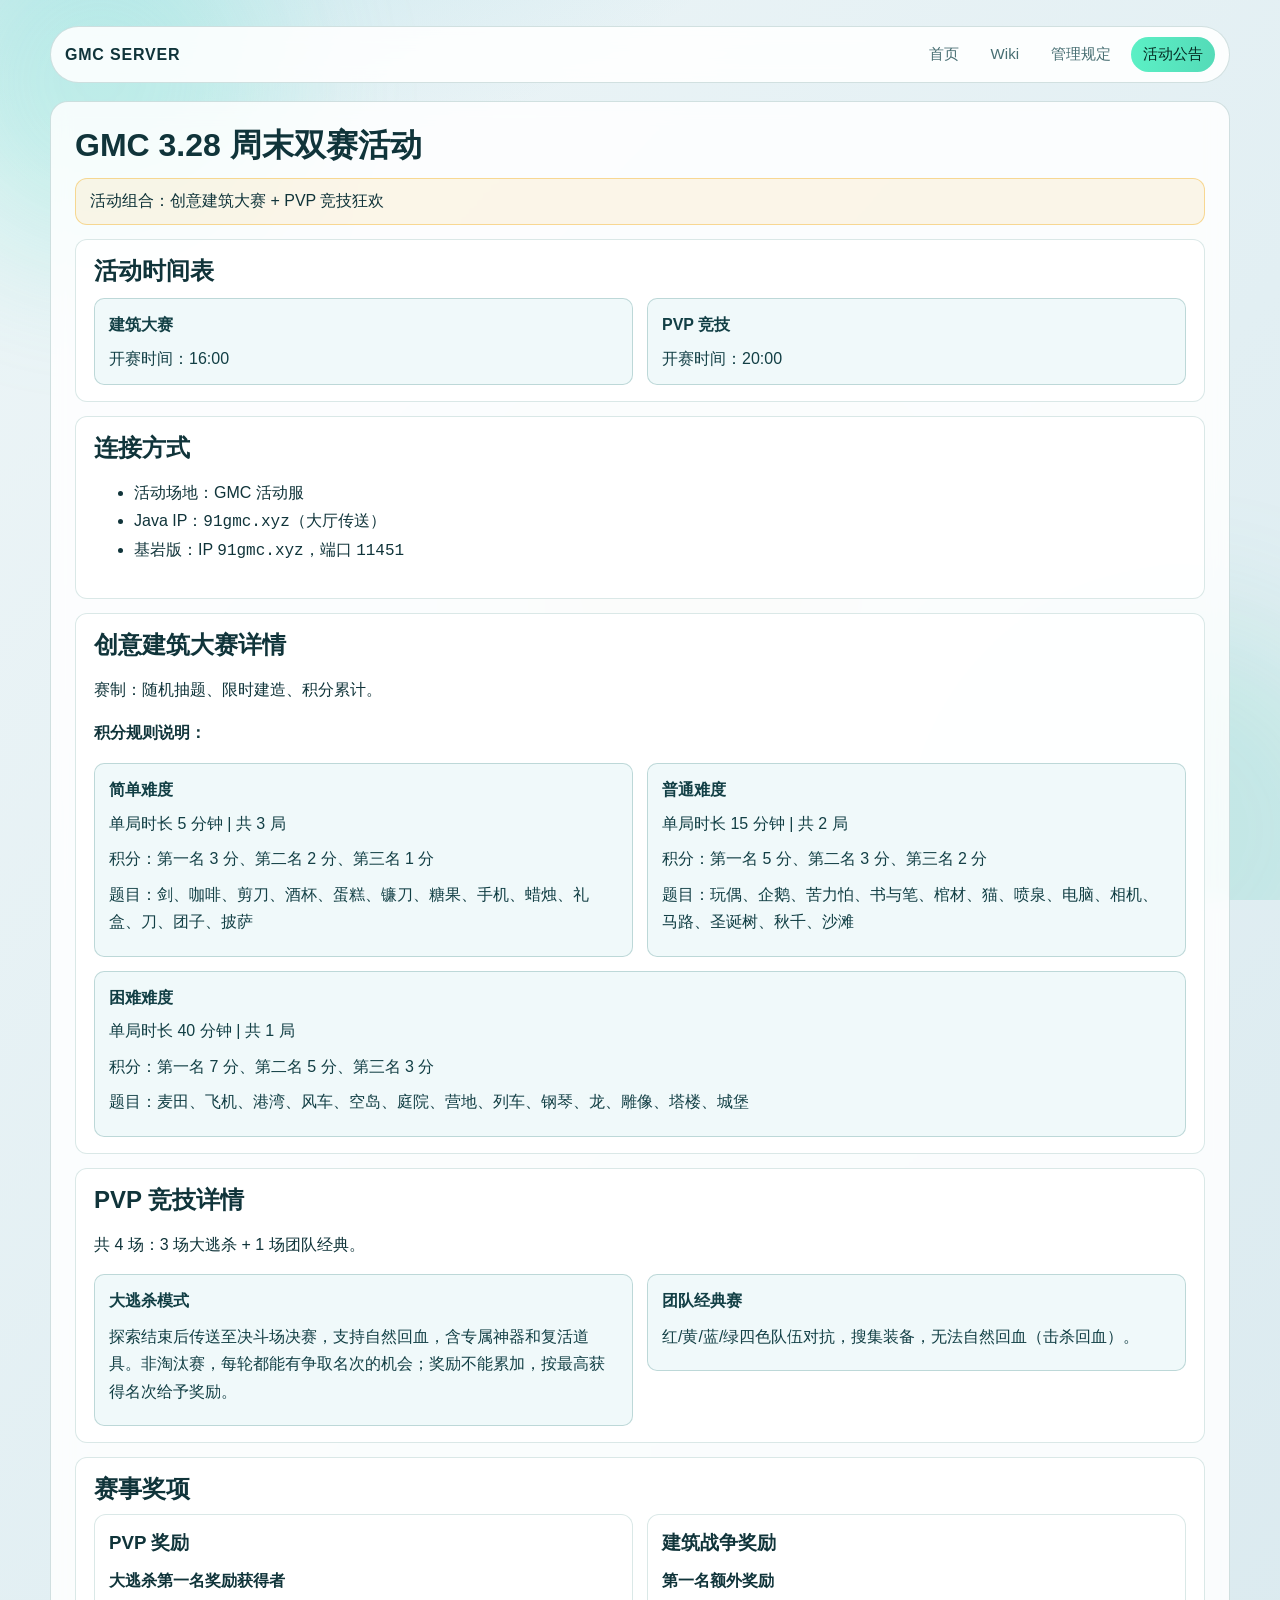
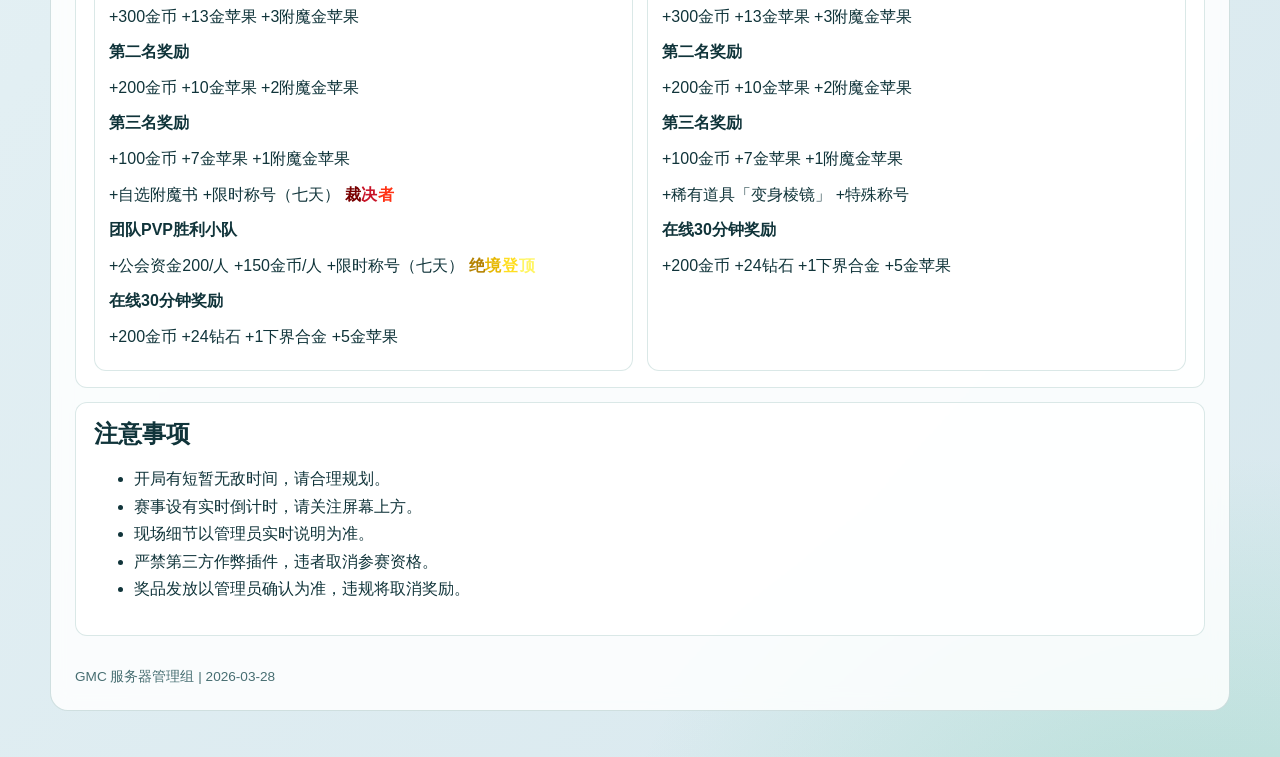
==== actives.html @ bf04af7f "chore: save user edits to actives.html" ====
<!DOCTYPE html>
<html lang="zh-CN">
<head>
  <meta charset="UTF-8" />
  <meta name="viewport" content="width=device-width, initial-scale=1.0" />
  <title>GMC 周末活动公告</title>
  <link rel="stylesheet" href="./assets/site.css" />
  <style>
    .event-grid {
      display: grid;
      grid-template-columns: repeat(2, minmax(0, 1fr));
      gap: 14px;
      margin-top: 12px;
      align-items: start;
    }

    .activity-main {
      display: grid;
      gap: 14px;
    }

    .activity-main h1 {
      margin: 0;
      line-height: 1.2;
    }

    .activity-main .gold-box {
      margin: 0;
    }

    .activity-main .section-card {
      margin: 0;
      padding: 16px 18px;
    }

    .activity-main .section-card h2 {
      margin-top: 0;
      margin-bottom: 10px;
      line-height: 1.25;
    }

    .activity-main .section-card p,
    .activity-main .section-card li,
    .activity-main .section-card div {
      line-height: 1.72;
    }

    .event-pill {
      border: 1px solid var(--section-line);
      border-radius: 10px;
      padding: 12px 14px;
      background: var(--surface-strong);
      color: var(--text);
      min-width: 0;
    }

    @media (prefers-color-scheme: light) {
      .event-pill {
        background: rgba(240, 249, 250, 0.96);
        border-color: rgba(72, 138, 135, 0.3);
        color: #123f45;
      }

      .event-pill h4,
      .event-pill div,
      .event-pill p {
        color: #123f45;
      }
    }

    .event-pill h4 {
      margin: 0 0 6px;
    }

    .event-pill p {
      margin: 8px 0;
      line-height: 1.6;
    }

    .event-pill.full-row {
      grid-column: 1 / -1;
    }

    .colored-title {
      font-weight: 800;
      letter-spacing: 0.04em;
    }

    .reward-grid {
      display: grid;
      grid-template-columns: repeat(2, minmax(0, 1fr));
      gap: 14px;
      margin-top: 8px;
    }

    .reward-card {
      border: 1px solid var(--section-line);
      border-radius: 12px;
      background: var(--surface-strong);
      padding: 12px 14px;
    }

    .reward-card h3,
    .reward-card h4 {
      margin: 0 0 8px;
    }

    .reward-card p {
      margin: 8px 0;
    }

    @media (max-width: 900px) {
      .event-grid {
        grid-template-columns: 1fr;
      }

      .reward-grid {
        grid-template-columns: 1fr;
      }

      .event-pill.full-row {
        grid-column: auto;
      }
    }

    @media (max-width: 640px) {
      main.content {
        padding: 14px;
      }

      .activity-main {
        gap: 12px;
      }

      .section-card {
        padding: 12px;
      }

      .section-card h2 {
        font-size: 1.2rem;
        margin: 0 0 10px;
      }

      .event-pill {
        padding: 10px;
      }

      .reward-card {
        padding: 10px;
      }

      .event-pill h4 {
        font-size: 1.05rem;
      }

      .event-pill p,
      .event-pill div,
      .section-card li {
        font-size: 0.97rem;
        line-height: 1.65;
      }

      .section-card ul,
      .section-card ol {
        margin: 10px 0;
        padding-left: 18px;
      }
    }
  </style>
</head>
<body>
  <div class="orb-layer" aria-hidden="true">
    <div class="orb orb-a"></div>
    <div class="orb orb-b"></div>
    <div class="orb orb-c"></div>
  </div>

  <div class="site-shell">
    <nav class="top-nav">
      <a class="brand" href="index.html">GMC SERVER</a>
      <div class="nav-links">
        <a href="index.html">首页</a>
        <a href="wiki.html">Wiki</a>
        <a href="rules.html">管理规定</a>
        <a class="active" href="actives.html">活动公告</a>
      </div>
    </nav>

    <main class="content panel reveal activity-main" style="margin-top: 18px;">
      <h1>GMC 3.28 周末双赛活动</h1>
      <div class="gold-box">活动组合：创意建筑大赛 + PVP 竞技狂欢</div>

      <section class="section-card">
        <h2>活动时间表</h2>
        <div class="event-grid">
          <div class="event-pill">
            <h4>建筑大赛</h4>
            <div>开赛时间：16:00</div>
          </div>
          <div class="event-pill">
            <h4>PVP 竞技</h4>
            <div>开赛时间：20:00</div>
          </div>
        </div>
      </section>

      <section class="section-card">
        <h2>连接方式</h2>
        <ul>
          <li>活动场地：GMC 活动服</li>
          <li>Java IP：<span class="mono">91gmc.xyz</span>（大厅传送）</li>
          <li>基岩版：IP <span class="mono">91gmc.xyz</span>，端口 <span class="mono">11451</span></li>
        </ul>
      </section>

      <section class="section-card">
        <h2>创意建筑大赛详情</h2>
        <p>赛制：随机抽题、限时建造、积分累计。</p>
        <p><strong>积分规则说明：</strong></p>
        <div class="event-grid">
          <div class="event-pill">
            <h4>简单难度</h4>
            <div>单局时长 5 分钟 | 共 3 局</div>
            <p>积分：第一名 3 分、第二名 2 分、第三名 1 分</p>
            <p>题目：剑、咖啡、剪刀、酒杯、蛋糕、镰刀、糖果、手机、蜡烛、礼盒、刀、团子、披萨</p>
          </div>
          <div class="event-pill">
            <h4>普通难度</h4>
            <div>单局时长 15 分钟 | 共 2 局</div>
            <p>积分：第一名 5 分、第二名 3 分、第三名 2 分</p>
            <p>题目：玩偶、企鹅、苦力怕、书与笔、棺材、猫、喷泉、电脑、相机、马路、圣诞树、秋千、沙滩</p>
          </div>
          <div class="event-pill full-row">
            <h4>困难难度</h4>
            <div>单局时长 40 分钟 | 共 1 局</div>
            <p>积分：第一名 7 分、第二名 5 分、第三名 3 分</p>
            <p>题目：麦田、飞机、港湾、风车、空岛、庭院、营地、列车、钢琴、龙、雕像、塔楼、城堡</p>
          </div>
        </div>
      </section>

      <section class="section-card">
        <h2>PVP 竞技详情</h2>
        <p>共 4 场：3 场大逃杀 + 1 场团队经典。</p>
        <div class="event-grid">
          <div class="event-pill">
            <h4>大逃杀模式</h4>
            <p>探索结束后传送至决斗场决赛，支持自然回血，含专属神器和复活道具。非淘汰赛，每轮都能有争取名次的机会；奖励不能累加，按最高获得名次给予奖励。</p>
          </div>
          <div class="event-pill">
            <h4>团队经典赛</h4>
            <p>红/黄/蓝/绿四色队伍对抗，搜集装备，无法自然回血（击杀回血）。</p>
          </div>
        </div>
      </section>

      <section class="section-card">
        <h2>赛事奖项</h2>
        <div class="reward-grid">
          <div class="reward-card">
            <h3>PVP 奖励</h3>
            <h4>大逃杀第一名奖励获得者</h4>
            <p>+300金币 +13金苹果 +3附魔金苹果</p>
            <h4>第二名奖励</h4>
            <p>+200金币 +10金苹果 +2附魔金苹果</p>
            <h4>第三名奖励</h4>
            <p>+100金币 +7金苹果 +1附魔金苹果</p>
            <p>+自选附魔书 +限时称号（七天）
              <span class="colored-title">
                <span style="color:#780000;">裁</span><span style="color:#c81428;">决</span><span style="color:#ff3214;">者</span>
              </span>
            </p>
            <h4>团队PVP胜利小队</h4>
            <p>+公会资金200/人 +150金币/人 +限时称号（七天）
              <span class="colored-title">
                <span style="color:#b48200;">绝</span><span style="color:#e6b700;">境</span><span style="color:#ffde21;">登</span><span style="color:#fff564;">顶</span>
              </span>
            </p>
            <h4>在线30分钟奖励</h4>
            <p>+200金币 +24钻石 +1下界合金 +5金苹果</p>
          </div>
          <div class="reward-card">
            <h3>建筑战争奖励</h3>
            <h4>第一名额外奖励</h4>
            <p>+300金币 +13金苹果 +3附魔金苹果</p>
            <h4>第二名奖励</h4>
            <p>+200金币 +10金苹果 +2附魔金苹果</p>
            <h4>第三名奖励</h4>
            <p>+100金币 +7金苹果 +1附魔金苹果</p>
            <p>+稀有道具「变身棱镜」 +特殊称号</p>
            <h4>在线30分钟奖励</h4>
            <p>+200金币 +24钻石 +1下界合金 +5金苹果</p>
          </div>
        </div>
      </section>

      <section class="section-card">
        <h2>注意事项</h2>
        <ul>
          <li>开局有短暂无敌时间，请合理规划。</li>
          <li>赛事设有实时倒计时，请关注屏幕上方。</li>
          <li>现场细节以管理员实时说明为准。</li>
          <li>严禁第三方作弊插件，违者取消参赛资格。</li>
          <li>奖品发放以管理员确认为准，违规将取消奖励。</li>
        </ul>
      </section>

      <p class="footer">GMC 服务器管理组 | 2026-03-28</p>
    </main>
  </div>

  <div id="toast" class="toast" role="status" aria-live="polite" hidden></div>
  <script src="./assets/site.js"></script>
</body>
</html>
---- assets/site.css ----
:root {
	color-scheme: dark;
	--bg: #0b151a;
	--bg-2: #11252e;
	--bg-3: #183642;
	--surface: rgba(14, 32, 39, 0.78);
	--surface-strong: rgba(8, 24, 30, 0.9);
	--nav-bg: rgba(10, 28, 34, 0.66);
	--line: rgba(130, 198, 186, 0.28);
	--line-strong: rgba(130, 243, 218, 0.52);
	--text: #dcf0ea;
	--text-dim: #97b7b0;
	--shadow-strong: rgba(2, 12, 16, 0.45);
	--shadow-soft: rgba(2, 12, 16, 0.35);
	--brand: #35c9a8;
	--brand-deep: #1ea489;
	--warn: #f04f5f;
	--gold: #f6b93c;
	--toc-active-bg: rgba(100, 242, 205, 0.08);
	--toc-active-text: #d7fff4;
	--toc-active-border: #72f2ce;
	--mobile-toc-bg: rgba(10, 28, 34, 0.9);
	--mobile-toc-hover-bg: rgba(100, 242, 205, 0.1);
	--mobile-toc-summary-text: #c5f6ea;
	--section-bg: rgba(9, 33, 39, 0.8);
	--section-line: rgba(137, 221, 203, 0.2);
	--section-line-hover: rgba(137, 221, 203, 0.38);
	--cmd-bg: rgba(7, 28, 34, 0.92);
	--cmd-line: rgba(134, 219, 201, 0.22);
	--cmd-line-hover: rgba(130, 244, 215, 0.65);
	--cmd-left-text: #8deed3;
	--stat-bg: rgba(6, 27, 34, 0.84);
	--stat-line: rgba(126, 223, 203, 0.28);
	--stat-strong: #b6f6e4;
	--feature-bg: rgba(8, 31, 38, 0.86);
	--feature-line: rgba(137, 221, 203, 0.2);
	--toast-bg: rgba(6, 20, 24, 0.92);
	--toast-line: rgba(102, 220, 190, 0.45);
	--kbd-bg: rgba(14, 40, 49, 0.95);
	--kbd-line: rgba(137, 221, 203, 0.24);
	--kbd-text: #9deed8;
	--backtop-bg: rgba(7, 23, 29, 0.92);
	--backtop-line: rgba(102, 220, 190, 0.5);
	--hot-card-border: rgba(255, 156, 108, 0.45);
	--hot-card-grad-a: rgba(38, 23, 20, 0.58);
	--hot-card-grad-b: rgba(20, 22, 21, 0.86);
	--hot-card-shadow: rgba(255, 110, 60, 0.14);
	--hot-card-border-hover: rgba(255, 176, 132, 0.62);
	--hot-card-shadow-hover: rgba(255, 118, 70, 0.2);
	--hero-text-mobile: #d7fff4;
	--hero-gradient-a: #f2fffb;
	--hero-gradient-b: #a8ebd9;
	--hero-gradient-c: #66d8bb;
	--table-input-bg: rgba(7, 28, 34, 0.92);
	--table-input-line: rgba(130, 198, 186, 0.35);
	--table-wrap-bg: rgba(7, 28, 34, 0.82);
	--table-wrap-line: rgba(130, 198, 186, 0.35);
	--table-cell-line: rgba(130, 198, 186, 0.2);
	--table-head-bg: rgba(9, 37, 46, 0.98);
	--table-head-text: #b9f3e3;
	--table-sticky-bg: rgba(7, 28, 34, 0.98);
	--table-row-hover: rgba(84, 219, 184, 0.08);
	--table-sticky-hover: rgba(15, 56, 68, 0.96);
	--radius: 18px;
	--nav-offset: 12px;
	--nav-height: 72px;
}

@media (prefers-color-scheme: light) {
	:root {
		color-scheme: light;
		--bg: #edf5f7;
		--bg-2: #e2eff3;
		--bg-3: #d8e8ee;
		--surface: rgba(255, 255, 255, 0.84);
		--surface-strong: rgba(255, 255, 255, 0.92);
		--nav-bg: rgba(255, 255, 255, 0.88);
		--line: rgba(54, 120, 117, 0.22);
		--line-strong: rgba(43, 140, 129, 0.5);
		--text: #10343a;
		--text-dim: #476e72;
		--shadow-strong: rgba(31, 78, 87, 0.18);
		--shadow-soft: rgba(31, 78, 87, 0.14);
		--toc-active-bg: rgba(30, 164, 137, 0.18);
		--toc-active-text: #0f4f49;
		--toc-active-border: #1f8f83;
		--mobile-toc-bg: rgba(250, 254, 255, 0.96);
		--mobile-toc-hover-bg: rgba(30, 164, 137, 0.12);
		--mobile-toc-summary-text: #1b5f58;
		--section-bg: rgba(255, 255, 255, 0.86);
		--section-line: rgba(72, 138, 135, 0.2);
		--section-line-hover: rgba(50, 130, 124, 0.36);
		--cmd-bg: rgba(255, 255, 255, 0.96);
		--cmd-line: rgba(72, 138, 135, 0.24);
		--cmd-line-hover: rgba(30, 164, 137, 0.5);
		--cmd-left-text: #1b6d65;
		--stat-bg: rgba(255, 255, 255, 0.95);
		--stat-line: rgba(70, 134, 130, 0.22);
		--stat-strong: #1a6f67;
		--feature-bg: rgba(255, 255, 255, 0.94);
		--feature-line: rgba(72, 138, 135, 0.22);
		--toast-bg: rgba(252, 255, 255, 0.98);
		--toast-line: rgba(51, 151, 141, 0.4);
		--kbd-bg: rgba(241, 249, 250, 0.98);
		--kbd-line: rgba(72, 138, 135, 0.26);
		--kbd-text: #246c65;
		--backtop-bg: rgba(250, 255, 255, 0.95);
		--backtop-line: rgba(51, 151, 141, 0.45);
		--hot-card-border: rgba(229, 128, 85, 0.45);
		--hot-card-grad-a: rgba(255, 238, 223, 0.92);
		--hot-card-grad-b: rgba(255, 247, 237, 0.92);
		--hot-card-shadow: rgba(216, 129, 92, 0.16);
		--hot-card-border-hover: rgba(216, 115, 75, 0.58);
		--hot-card-shadow-hover: rgba(216, 115, 75, 0.22);
		--hero-text-mobile: #18464c;
		--hero-gradient-a: #184e56;
		--hero-gradient-b: #2d7a72;
		--hero-gradient-c: #3f8f84;
		--table-input-bg: rgba(255, 255, 255, 0.96);
		--table-input-line: rgba(72, 138, 135, 0.32);
		--table-wrap-bg: rgba(255, 255, 255, 0.95);
		--table-wrap-line: rgba(72, 138, 135, 0.28);
		--table-cell-line: rgba(72, 138, 135, 0.22);
		--table-head-bg: rgba(235, 248, 249, 0.98);
		--table-head-text: #1e6b64;
		--table-sticky-bg: rgba(255, 255, 255, 0.98);
		--table-row-hover: rgba(30, 164, 137, 0.09);
		--table-sticky-hover: rgba(220, 242, 240, 0.96);
	}
}

* {
	box-sizing: border-box;
	-webkit-tap-highlight-color: transparent;
}

html,
body {
	margin: 0;
	padding: 0;
}

body {
	font-family: 'PingFang SC', 'Microsoft YaHei', 'Noto Sans CJK SC', 'Source Han Sans SC', sans-serif;
	color: var(--text);
	background:
		radial-gradient(1200px 700px at 8% -10%, rgba(83, 189, 210, 0.32), transparent 60%),
		radial-gradient(1000px 700px at 95% 105%, rgba(64, 190, 137, 0.24), transparent 60%),
		linear-gradient(132deg, var(--bg) 0%, var(--bg-2) 45%, var(--bg-3) 100%);
	min-height: 100vh;
}

.orb-layer {
	position: fixed;
	inset: 0;
	pointer-events: none;
	z-index: -1;
	overflow: hidden;
}

.orb {
	position: absolute;
	border-radius: 999px;
	filter: blur(72px);
	opacity: 0.52;
	animation: drift 18s ease-in-out infinite;
}

.orb-a {
	width: 360px;
	height: 360px;
	background: rgba(95, 225, 203, 0.52);
	top: -100px;
	left: -80px;
}

.orb-b {
	width: 420px;
	height: 420px;
	background: rgba(53, 201, 168, 0.32);
	bottom: -140px;
	right: -100px;
	animation-delay: 8s;
}

.orb-c {
	width: 300px;
	height: 300px;
	background: rgba(246, 185, 60, 0.2);
	top: 48%;
	left: 42%;
	animation-delay: 3s;
}

@keyframes drift {
	0%,
	100% {
		transform: translate(0, 0) scale(1);
	}
	33% {
		transform: translate(18px, -28px) scale(1.08);
	}
	66% {
		transform: translate(-24px, 16px) scale(0.92);
	}
}

.site-shell {
	width: min(1180px, 94vw);
	margin: 26px auto 46px;
}

.top-nav {
	display: flex;
	flex-wrap: wrap;
	gap: 10px;
	align-items: center;
	justify-content: space-between;
	background: var(--nav-bg);
	border: 1px solid var(--line);
	backdrop-filter: blur(10px);
	border-radius: 999px;
	padding: 10px 14px;
	position: sticky;
	top: var(--nav-offset);
	z-index: 30;
	transition: box-shadow 0.25s ease, border-color 0.25s ease;
}

.top-nav.scrolled {
	border-color: var(--line-strong);
	box-shadow: 0 12px 32px var(--shadow-strong);
}

.brand {
	font-weight: 800;
	letter-spacing: 0.8px;
	color: var(--text);
	text-decoration: none;
}

.nav-links {
	display: flex;
	gap: 8px;
	flex-wrap: wrap;
}

.nav-links a {
	text-decoration: none;
	color: var(--text-dim);
	font-size: 0.94rem;
	padding: 8px 12px;
	border-radius: 999px;
	transition: 0.22s ease;
	touch-action: manipulation;
	user-select: none;
}

.nav-links a:hover,
.nav-links a.active {
	color: #042921;
	background: linear-gradient(90deg, #5bf0c5, #54dbb8);
}

.nav-links a:focus {
	outline: none;
}

.nav-links a:focus-visible {
	outline: 2px solid rgba(114, 242, 206, 0.75);
	outline-offset: 2px;
}

.hero-panel,
.panel {
	background: var(--surface);
	border: 1px solid var(--line);
	border-radius: var(--radius);
	backdrop-filter: blur(10px);
}

.hero-panel {
	margin-top: 18px;
	padding: 56px 34px;
	display: grid;
	gap: 20px;
	box-shadow: 0 20px 60px rgba(2, 13, 17, 0.45);
	overflow: hidden;
	position: relative;
}

.hero-panel::after {
	content: '';
	position: absolute;
	inset: -40% auto auto -20%;
	width: 380px;
	height: 380px;
	background: radial-gradient(circle at 50% 50%, rgba(77, 219, 186, 0.22), transparent 70%);
	pointer-events: none;
}

.hero-title {
	margin: 0;
	font-size: clamp(2rem, 4vw, 3.6rem);
	line-height: 1.06;
	background: linear-gradient(108deg, var(--hero-gradient-a) 0%, var(--hero-gradient-b) 42%, var(--hero-gradient-c) 100%);
	-webkit-background-clip: text;
	-webkit-text-fill-color: transparent;
}

.mobile-break {
	display: none;
}

.hero-kicker {
	color: var(--brand);
	font-weight: 700;
	letter-spacing: 0.1em;
	text-transform: uppercase;
	font-size: 0.84rem;
}

.hero-desc {
	margin: 0;
	color: var(--text-dim);
	max-width: 780px;
}

.btn-row {
	display: flex;
	gap: 10px;
	flex-wrap: wrap;
}

.btn {
	border: 1px solid var(--line);
	text-decoration: none;
	color: var(--text);
	padding: 10px 16px;
	border-radius: 999px;
	transition: 0.22s ease;
	font-weight: 600;
	cursor: pointer;
	background: transparent;
	position: relative;
	overflow: hidden;
	touch-action: manipulation;
}

.btn:hover {
	transform: translateY(-2px);
}

.btn::before {
	content: '';
	position: absolute;
	top: 0;
	left: -120%;
	width: 100%;
	height: 100%;
	background: linear-gradient(110deg, transparent, rgba(255, 255, 255, 0.16), transparent);
	transition: left 0.45s ease;
}

.btn:hover::before {
	left: 120%;
}

.btn-primary {
	color: #03231b;
	border-color: #57f2c4;
	background: linear-gradient(90deg, #6df6cf, #4cdab3);
}

.grid {
	margin-top: 18px;
	display: grid;
	grid-template-columns: repeat(12, 1fr);
	gap: 14px;
}

.card {
	grid-column: span 4;
	padding: 18px;
	border-radius: 14px;
	background: var(--surface-strong);
	border: 1px solid var(--line);
	text-decoration: none;
	color: inherit;
	transition: 0.22s ease;
	box-shadow: 0 8px 20px var(--shadow-soft);
}

.card:hover {
	transform: translateY(-4px);
	border-color: rgba(116, 249, 220, 0.48);
	box-shadow: 0 14px 28px var(--shadow-soft);
}

.card p {
	color: var(--text-dim);
	line-height: 1.6;
}

.hot-card {
	border-color: var(--hot-card-border);
	background:
		linear-gradient(145deg, var(--hot-card-grad-a), var(--hot-card-grad-b)),
		var(--surface-strong);
	box-shadow: 0 8px 18px var(--hot-card-shadow);
}

.hot-card:hover {
	border-color: var(--hot-card-border-hover);
	box-shadow: 0 12px 24px var(--hot-card-shadow-hover);
}

.hot-chip {
	color: #3e1108;
	background: linear-gradient(90deg, #ffbe7d, #ffa56f);
}

.stats-grid {
	display: grid;
	grid-template-columns: repeat(4, 1fr);
	gap: 10px;
	margin-top: 8px;
}

.stat-item {
	background: var(--stat-bg);
	border: 1px solid var(--stat-line);
	border-radius: 12px;
	padding: 12px;
	text-align: center;
}

.stat-item strong {
	display: block;
	font-size: 1.15rem;
	color: var(--stat-strong);
}

.stat-item span {
	font-size: 0.82rem;
	color: var(--text-dim);
}

.feature-list {
	display: grid;
	grid-template-columns: repeat(2, minmax(0, 1fr));
	gap: 10px;
	padding: 0;
	margin: 12px 0 0;
	list-style: none;
}

.feature-list li {
	background: var(--feature-bg);
	border: 1px solid var(--feature-line);
	padding: 10px 12px;
	border-radius: 10px;
	line-height: 1.5;
}

.card h3 {
	margin: 6px 0;
}

.chip {
	display: inline-flex;
	font-size: 0.74rem;
	color: #0b2d24;
	background: linear-gradient(90deg, #8ef9d7, #66dfbe);
	border-radius: 999px;
	padding: 3px 8px;
	font-weight: 700;
}

.mono {
	font-family: 'SFMono-Regular', 'Cascadia Mono', 'Consolas', 'Liberation Mono', monospace;
}

.page-layout {
	margin-top: 18px;
	display: grid;
	grid-template-columns: 260px 1fr;
	gap: 14px;
}


.toc {
	position: sticky;
	top: 86px;
	align-self: start;
	max-height: calc(100vh - 110px);
	overflow: auto;
	padding: 16px;
}

.toc h3 {
	margin-top: 0;
	font-size: 1rem;
}

.toc a {
	display: block;
	margin: 8px 0;
	text-decoration: none;
	color: var(--text-dim);
	font-size: 0.92rem;
	padding-left: 8px;
	border-left: 2px solid transparent;
}

.toc a:hover {
	color: var(--text);
}

.toc a.active,
.mobile-toc-links a.active {
	color: var(--toc-active-text);
	border-left-color: var(--toc-active-border);
	background: var(--toc-active-bg);
	border-radius: 6px;
}

.mobile-toc {
	display: none;
	margin-top: 12px;
	padding: 10px 12px;
	position: sticky;
	top: calc(var(--nav-offset) + var(--nav-height) + 8px);
	z-index: 26;
	background: var(--mobile-toc-bg);
}

.mobile-toc summary {
	list-style: none;
	cursor: pointer;
	font-weight: 700;
	color: var(--mobile-toc-summary-text);
	user-select: none;
}

.mobile-toc summary::-webkit-details-marker {
	display: none;
}

.mobile-toc summary::after {
	content: '▾';
	float: right;
	color: var(--text-dim);
	transition: transform 0.2s ease;
}

.mobile-toc[open] summary::after {
	transform: rotate(180deg);
}

.mobile-toc-links {
	display: grid;
	gap: 8px;
	margin-top: 10px;
	padding-top: 10px;
	border-top: 1px solid rgba(130, 198, 186, 0.24);
}

.mobile-toc-links a {
	text-decoration: none;
	color: var(--text-dim);
	font-size: 0.94rem;
	padding: 6px 4px;
	border-radius: 8px;
}

.mobile-toc-links a:hover {
	background: var(--mobile-toc-hover-bg);
	color: var(--text);
}

.content {
	padding: 24px;
}

.content h1 {
	margin-top: 0;
	margin-bottom: 10px;
}

.section-card {
	background: var(--section-bg);
	border: 1px solid var(--section-line);
	border-radius: 12px;
	padding: 14px;
	margin: 12px 0;
	transition: border-color 0.2s ease;
}

.section-card:hover {
	border-color: var(--section-line-hover);
}

.warn-box {
	background: rgba(240, 79, 95, 0.12);
	border: 1px solid rgba(240, 79, 95, 0.55);
	border-radius: 12px;
	padding: 12px 14px;
}

.gold-box {
	background: rgba(246, 185, 60, 0.11);
	border: 1px solid rgba(246, 185, 60, 0.5);
	border-radius: 12px;
	padding: 12px 14px;
}

.cmd-item {
	display: flex;
	justify-content: space-between;
	gap: 16px;
	align-items: center;
	border: 1px solid var(--cmd-line);
	border-radius: 10px;
	padding: 11px 12px;
	margin: 8px 0;
	background: var(--cmd-bg);
	cursor: pointer;
}

.cmd-item:hover {
	border-color: var(--cmd-line-hover);
	transform: translateY(-1px);
}

.cmd-item .left {
	color: var(--cmd-left-text);
	font-family: 'SFMono-Regular', 'Cascadia Mono', 'Consolas', 'Liberation Mono', monospace;
	font-size: 0.91rem;
}

.cmd-item .right {
	color: var(--text-dim);
	font-size: 0.88rem;
}

.reveal {
	opacity: 0;
	transform: translateY(14px);
	transition: 0.55s ease;
	transition-delay: var(--reveal-delay, 0ms);
}

.reveal.in-view {
	opacity: 1;
	transform: translateY(0);
}

.toast {
	position: fixed;
	left: 50%;
	bottom: 26px;
	transform: translateX(-50%) translateY(16px);
	opacity: 0;
	transition: 0.22s ease;
	background: var(--toast-bg);
	border: 1px solid var(--toast-line);
	color: var(--text);
	border-radius: 999px;
	padding: 10px 16px;
	font-size: 0.9rem;
	z-index: 50;
}

.toast.show {
	opacity: 1;
	transform: translateX(-50%) translateY(0);
}

.footer {
	color: var(--text-dim);
	font-size: 0.85rem;
	margin: 18px 0 0;
}

.kbd {
	font-family: 'SFMono-Regular', 'Cascadia Mono', 'Consolas', 'Liberation Mono', monospace;
	font-size: 0.82rem;
	padding: 2px 6px;
	border-radius: 6px;
	background: var(--kbd-bg);
	border: 1px solid var(--kbd-line);
	color: var(--kbd-text);
}

.back-to-top {
	position: fixed;
	right: 16px;
	bottom: 18px;
	z-index: 45;
	border: 1px solid var(--backtop-line);
	background: var(--backtop-bg);
	color: var(--text);
	width: 40px;
	height: 40px;
	border-radius: 999px;
	font-size: 18px;
	cursor: pointer;
	opacity: 0;
	pointer-events: none;
	transform: translateY(10px);
	transition: 0.2s ease;
}

.back-to-top.visible {
	opacity: 1;
	pointer-events: auto;
	transform: translateY(0);
}

@media (max-width: 980px) {
	.page-layout {
		grid-template-columns: 1fr;
	}

	.toc {
		display: none;
	}

	.mobile-toc {
		display: block;
	}

	.card {
		grid-column: span 6;
	}

	.stats-grid {
		grid-template-columns: repeat(2, 1fr);
	}

	.feature-list {
		grid-template-columns: 1fr;
	}
}

@media (max-width: 640px) {
	.site-shell {
		width: min(96vw, 96vw);
		margin-top: 14px;
	}

	.top-nav {
		border-radius: 18px;
		padding: 10px 12px;
		gap: 8px;
		align-items: stretch;
	}

	.brand {
		font-size: 0.92rem;
	}

	.nav-links {
		width: 100%;
		display: grid;
		grid-template-columns: repeat(4, minmax(0, 1fr));
		gap: 6px;
	}

	.nav-links a {
		text-align: center;
		padding: 8px 4px;
		font-size: 0.88rem;
	}

	.hero-panel {
		padding: 20px 14px;
	}

	.hero-kicker {
		font-size: 0.76rem;
		letter-spacing: 0.08em;
	}

	.hero-title {
		font-size: clamp(1.34rem, 6.8vw, 1.8rem);
		line-height: 1.3;
		letter-spacing: 0;
		word-break: normal;
		overflow-wrap: break-word;
		background: none;
		-webkit-background-clip: initial;
		-webkit-text-fill-color: var(--hero-text-mobile);
		color: var(--hero-text-mobile);
	}

	.hero-title .mobile-break {
		display: block;
	}

	.hero-desc {
		font-size: 0.98rem;
		line-height: 1.62;
	}

	.btn-row .btn {
		width: 100%;
		justify-content: center;
		text-align: center;
	}

	.content {
		padding: 16px;
	}

	.card {
		grid-column: span 12;
		padding: 16px;
	}

	.cmd-item {
		flex-direction: column;
		align-items: flex-start;
		gap: 6px;
	}

	.stats-grid {
		grid-template-columns: 1fr;
	}
}

@media (max-width: 380px) {
	.hero-title {
		font-size: 1.22rem;
		line-height: 1.34;
	}

	.hero-desc {
		font-size: 0.94rem;
	}
}

@media (prefers-reduced-motion: reduce) {
	* {
		animation: none !important;
		transition-duration: 0.01ms !important;
		scroll-behavior: auto !important;
	}

	.reveal {
		opacity: 1;
		transform: none;
	}
}
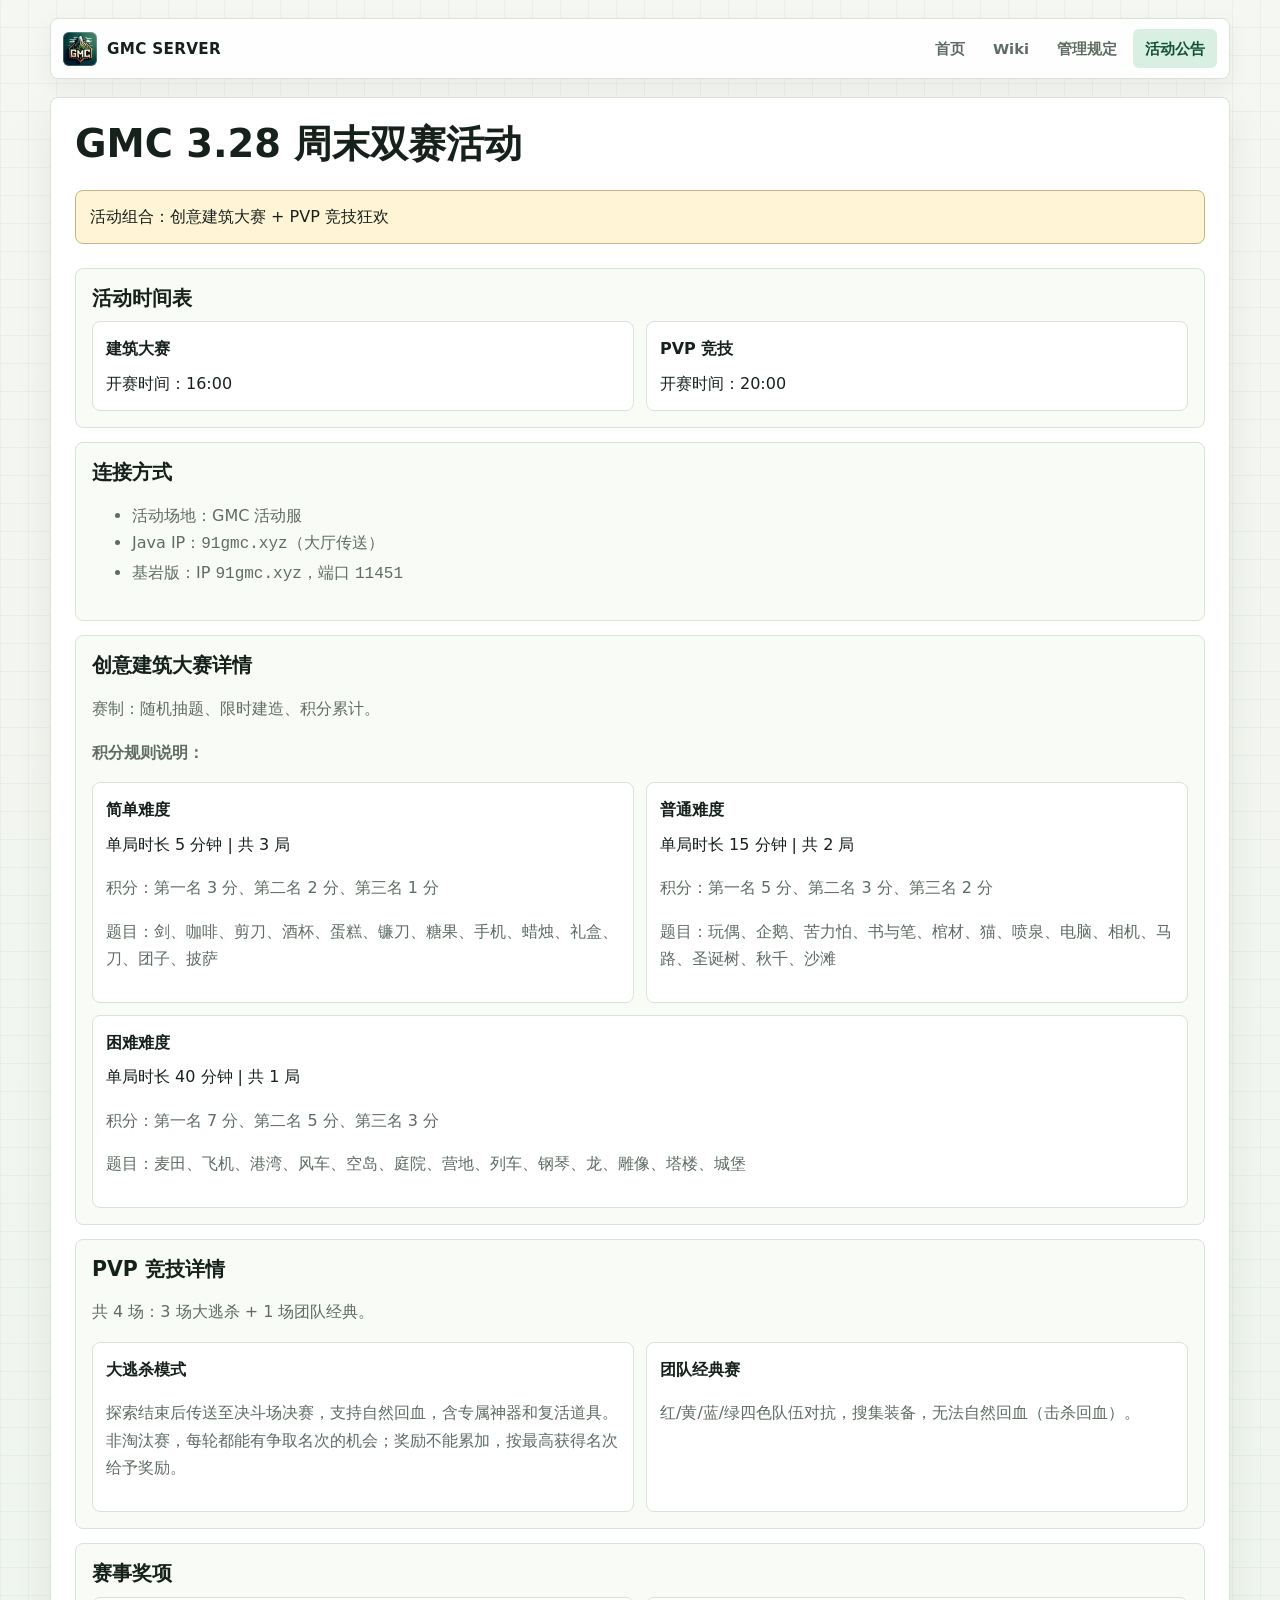
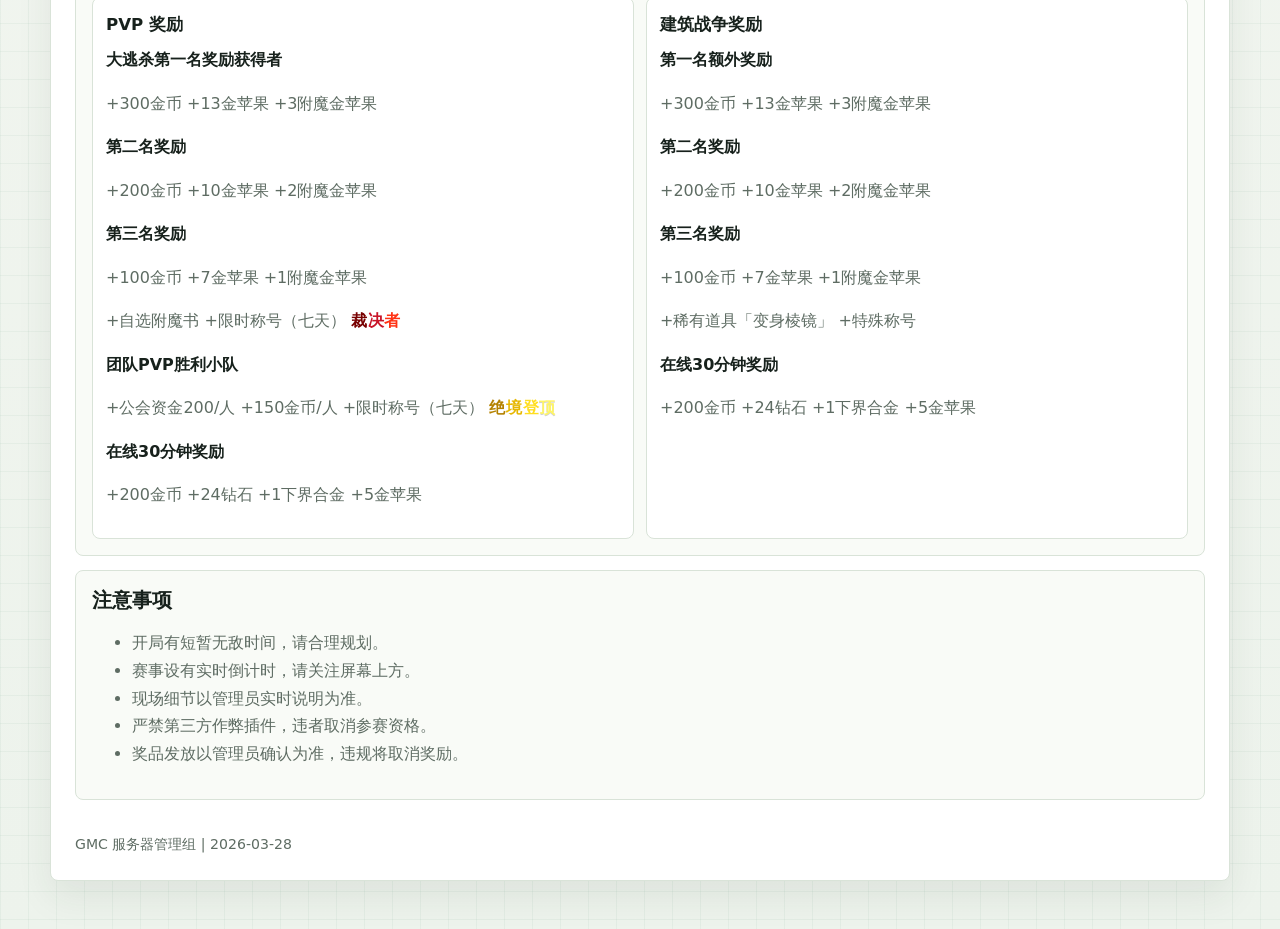
==== commit 687514ff: "refactor: rebuild site layout and styling" ====
--- a/actives.html
+++ b/actives.html
@@ -4,189 +4,26 @@
   <meta charset="UTF-8" />
   <meta name="viewport" content="width=device-width, initial-scale=1.0" />
   <title>GMC 周末活动公告</title>
+  <meta name="description" content="GMC 周末活动公告，查看建筑大赛、PVP 竞技、时间表、连接方式、奖励和注意事项。" />
+  <meta name="theme-color" content="#101612" media="(prefers-color-scheme: dark)" />
+  <meta name="theme-color" content="#f5f7f2" media="(prefers-color-scheme: light)" />
+  <link rel="icon" href="./assets/icon.jpg" type="image/jpeg" />
+  <link rel="apple-touch-icon" href="./assets/icon.jpg" />
   <link rel="stylesheet" href="./assets/site.css" />
-  <style>
-    .event-grid {
-      display: grid;
-      grid-template-columns: repeat(2, minmax(0, 1fr));
-      gap: 14px;
-      margin-top: 12px;
-      align-items: start;
-    }
-
-    .activity-main {
-      display: grid;
-      gap: 14px;
-    }
-
-    .activity-main h1 {
-      margin: 0;
-      line-height: 1.2;
-    }
-
-    .activity-main .gold-box {
-      margin: 0;
-    }
-
-    .activity-main .section-card {
-      margin: 0;
-      padding: 16px 18px;
-    }
-
-    .activity-main .section-card h2 {
-      margin-top: 0;
-      margin-bottom: 10px;
-      line-height: 1.25;
-    }
-
-    .activity-main .section-card p,
-    .activity-main .section-card li,
-    .activity-main .section-card div {
-      line-height: 1.72;
-    }
-
-    .event-pill {
-      border: 1px solid var(--section-line);
-      border-radius: 10px;
-      padding: 12px 14px;
-      background: var(--surface-strong);
-      color: var(--text);
-      min-width: 0;
-    }
-
-    @media (prefers-color-scheme: light) {
-      .event-pill {
-        background: rgba(240, 249, 250, 0.96);
-        border-color: rgba(72, 138, 135, 0.3);
-        color: #123f45;
-      }
-
-      .event-pill h4,
-      .event-pill div,
-      .event-pill p {
-        color: #123f45;
-      }
-    }
-
-    .event-pill h4 {
-      margin: 0 0 6px;
-    }
-
-    .event-pill p {
-      margin: 8px 0;
-      line-height: 1.6;
-    }
-
-    .event-pill.full-row {
-      grid-column: 1 / -1;
-    }
-
-    .colored-title {
-      font-weight: 800;
-      letter-spacing: 0.04em;
-    }
-
-    .reward-grid {
-      display: grid;
-      grid-template-columns: repeat(2, minmax(0, 1fr));
-      gap: 14px;
-      margin-top: 8px;
-    }
-
-    .reward-card {
-      border: 1px solid var(--section-line);
-      border-radius: 12px;
-      background: var(--surface-strong);
-      padding: 12px 14px;
-    }
-
-    .reward-card h3,
-    .reward-card h4 {
-      margin: 0 0 8px;
-    }
-
-    .reward-card p {
-      margin: 8px 0;
-    }
-
-    @media (max-width: 900px) {
-      .event-grid {
-        grid-template-columns: 1fr;
-      }
-
-      .reward-grid {
-        grid-template-columns: 1fr;
-      }
-
-      .event-pill.full-row {
-        grid-column: auto;
-      }
-    }
-
-    @media (max-width: 640px) {
-      main.content {
-        padding: 14px;
-      }
-
-      .activity-main {
-        gap: 12px;
-      }
-
-      .section-card {
-        padding: 12px;
-      }
-
-      .section-card h2 {
-        font-size: 1.2rem;
-        margin: 0 0 10px;
-      }
-
-      .event-pill {
-        padding: 10px;
-      }
-
-      .reward-card {
-        padding: 10px;
-      }
-
-      .event-pill h4 {
-        font-size: 1.05rem;
-      }
-
-      .event-pill p,
-      .event-pill div,
-      .section-card li {
-        font-size: 0.97rem;
-        line-height: 1.65;
-      }
-
-      .section-card ul,
-      .section-card ol {
-        margin: 10px 0;
-        padding-left: 18px;
-      }
-    }
-  </style>
 </head>
 <body>
-  <div class="orb-layer" aria-hidden="true">
-    <div class="orb orb-a"></div>
-    <div class="orb orb-b"></div>
-    <div class="orb orb-c"></div>
-  </div>
-
   <div class="site-shell">
-    <nav class="top-nav">
+    <nav class="top-nav" aria-label="主导航">
       <a class="brand" href="index.html">GMC SERVER</a>
       <div class="nav-links">
         <a href="index.html">首页</a>
         <a href="wiki.html">Wiki</a>
         <a href="rules.html">管理规定</a>
-        <a class="active" href="actives.html">活动公告</a>
+        <a class="active" href="actives.html" aria-current="page">活动公告</a>
       </div>
     </nav>
 
-    <main class="content panel reveal activity-main" style="margin-top: 18px;">
+    <main class="content panel reveal activity-main">
       <h1>GMC 3.28 周末双赛活动</h1>
       <div class="gold-box">活动组合：创意建筑大赛 + PVP 竞技狂欢</div>
 
@@ -266,14 +103,14 @@
             <h4>第三名奖励</h4>
             <p>+100金币 +7金苹果 +1附魔金苹果</p>
             <p>+自选附魔书 +限时称号（七天）
-              <span class="colored-title">
-                <span style="color:#780000;">裁</span><span style="color:#c81428;">决</span><span style="color:#ff3214;">者</span>
+              <span class="colored-title title-judge">
+                <span>裁</span><span>决</span><span>者</span>
               </span>
             </p>
             <h4>团队PVP胜利小队</h4>
             <p>+公会资金200/人 +150金币/人 +限时称号（七天）
-              <span class="colored-title">
-                <span style="color:#b48200;">绝</span><span style="color:#e6b700;">境</span><span style="color:#ffde21;">登</span><span style="color:#fff564;">顶</span>
+              <span class="colored-title title-peak">
+                <span>绝</span><span>境</span><span>登</span><span>顶</span>
               </span>
             </p>
             <h4>在线30分钟奖励</h4>
--- a/assets/site.css
+++ b/assets/site.css
@@ -1,131 +1,51 @@
 :root {
-	color-scheme: dark;
-	--bg: #0b151a;
-	--bg-2: #11252e;
-	--bg-3: #183642;
-	--surface: rgba(14, 32, 39, 0.78);
-	--surface-strong: rgba(8, 24, 30, 0.9);
-	--nav-bg: rgba(10, 28, 34, 0.66);
-	--line: rgba(130, 198, 186, 0.28);
-	--line-strong: rgba(130, 243, 218, 0.52);
-	--text: #dcf0ea;
-	--text-dim: #97b7b0;
-	--shadow-strong: rgba(2, 12, 16, 0.45);
-	--shadow-soft: rgba(2, 12, 16, 0.35);
-	--brand: #35c9a8;
-	--brand-deep: #1ea489;
-	--warn: #f04f5f;
-	--gold: #f6b93c;
-	--toc-active-bg: rgba(100, 242, 205, 0.08);
-	--toc-active-text: #d7fff4;
-	--toc-active-border: #72f2ce;
-	--mobile-toc-bg: rgba(10, 28, 34, 0.9);
-	--mobile-toc-hover-bg: rgba(100, 242, 205, 0.1);
-	--mobile-toc-summary-text: #c5f6ea;
-	--section-bg: rgba(9, 33, 39, 0.8);
-	--section-line: rgba(137, 221, 203, 0.2);
-	--section-line-hover: rgba(137, 221, 203, 0.38);
-	--cmd-bg: rgba(7, 28, 34, 0.92);
-	--cmd-line: rgba(134, 219, 201, 0.22);
-	--cmd-line-hover: rgba(130, 244, 215, 0.65);
-	--cmd-left-text: #8deed3;
-	--stat-bg: rgba(6, 27, 34, 0.84);
-	--stat-line: rgba(126, 223, 203, 0.28);
-	--stat-strong: #b6f6e4;
-	--feature-bg: rgba(8, 31, 38, 0.86);
-	--feature-line: rgba(137, 221, 203, 0.2);
-	--toast-bg: rgba(6, 20, 24, 0.92);
-	--toast-line: rgba(102, 220, 190, 0.45);
-	--kbd-bg: rgba(14, 40, 49, 0.95);
-	--kbd-line: rgba(137, 221, 203, 0.24);
-	--kbd-text: #9deed8;
-	--backtop-bg: rgba(7, 23, 29, 0.92);
-	--backtop-line: rgba(102, 220, 190, 0.5);
-	--hot-card-border: rgba(255, 156, 108, 0.45);
-	--hot-card-grad-a: rgba(38, 23, 20, 0.58);
-	--hot-card-grad-b: rgba(20, 22, 21, 0.86);
-	--hot-card-shadow: rgba(255, 110, 60, 0.14);
-	--hot-card-border-hover: rgba(255, 176, 132, 0.62);
-	--hot-card-shadow-hover: rgba(255, 118, 70, 0.2);
-	--hero-text-mobile: #d7fff4;
-	--hero-gradient-a: #f2fffb;
-	--hero-gradient-b: #a8ebd9;
-	--hero-gradient-c: #66d8bb;
-	--table-input-bg: rgba(7, 28, 34, 0.92);
-	--table-input-line: rgba(130, 198, 186, 0.35);
-	--table-wrap-bg: rgba(7, 28, 34, 0.82);
-	--table-wrap-line: rgba(130, 198, 186, 0.35);
-	--table-cell-line: rgba(130, 198, 186, 0.2);
-	--table-head-bg: rgba(9, 37, 46, 0.98);
-	--table-head-text: #b9f3e3;
-	--table-sticky-bg: rgba(7, 28, 34, 0.98);
-	--table-row-hover: rgba(84, 219, 184, 0.08);
-	--table-sticky-hover: rgba(15, 56, 68, 0.96);
-	--radius: 18px;
+	color-scheme: light;
+	--page: #f5f7f2;
+	--page-2: #edf3ec;
+	--ink: #17211c;
+	--muted: #5e6c63;
+	--soft: #ffffff;
+	--soft-2: #f9fbf7;
+	--line: #d9e3d8;
+	--line-strong: #acc5b2;
+	--brand: #236b4d;
+	--brand-strong: #124f37;
+	--mint: #d8efe2;
+	--mint-2: #edf8f1;
+	--gold: #b68021;
+	--gold-soft: #fff4d6;
+	--danger: #b94a48;
+	--danger-soft: #fff0ef;
+	--code-bg: #eff5ef;
+	--shadow: 0 16px 36px rgba(33, 49, 39, 0.08);
+	--shadow-hover: 0 18px 42px rgba(33, 49, 39, 0.13);
+	--radius: 8px;
+	--nav-height: 74px;
 	--nav-offset: 12px;
-	--nav-height: 72px;
-}
-
-@media (prefers-color-scheme: light) {
+}
+
+@media (prefers-color-scheme: dark) {
 	:root {
-		color-scheme: light;
-		--bg: #edf5f7;
-		--bg-2: #e2eff3;
-		--bg-3: #d8e8ee;
-		--surface: rgba(255, 255, 255, 0.84);
-		--surface-strong: rgba(255, 255, 255, 0.92);
-		--nav-bg: rgba(255, 255, 255, 0.88);
-		--line: rgba(54, 120, 117, 0.22);
-		--line-strong: rgba(43, 140, 129, 0.5);
-		--text: #10343a;
-		--text-dim: #476e72;
-		--shadow-strong: rgba(31, 78, 87, 0.18);
-		--shadow-soft: rgba(31, 78, 87, 0.14);
-		--toc-active-bg: rgba(30, 164, 137, 0.18);
-		--toc-active-text: #0f4f49;
-		--toc-active-border: #1f8f83;
-		--mobile-toc-bg: rgba(250, 254, 255, 0.96);
-		--mobile-toc-hover-bg: rgba(30, 164, 137, 0.12);
-		--mobile-toc-summary-text: #1b5f58;
-		--section-bg: rgba(255, 255, 255, 0.86);
-		--section-line: rgba(72, 138, 135, 0.2);
-		--section-line-hover: rgba(50, 130, 124, 0.36);
-		--cmd-bg: rgba(255, 255, 255, 0.96);
-		--cmd-line: rgba(72, 138, 135, 0.24);
-		--cmd-line-hover: rgba(30, 164, 137, 0.5);
-		--cmd-left-text: #1b6d65;
-		--stat-bg: rgba(255, 255, 255, 0.95);
-		--stat-line: rgba(70, 134, 130, 0.22);
-		--stat-strong: #1a6f67;
-		--feature-bg: rgba(255, 255, 255, 0.94);
-		--feature-line: rgba(72, 138, 135, 0.22);
-		--toast-bg: rgba(252, 255, 255, 0.98);
-		--toast-line: rgba(51, 151, 141, 0.4);
-		--kbd-bg: rgba(241, 249, 250, 0.98);
-		--kbd-line: rgba(72, 138, 135, 0.26);
-		--kbd-text: #246c65;
-		--backtop-bg: rgba(250, 255, 255, 0.95);
-		--backtop-line: rgba(51, 151, 141, 0.45);
-		--hot-card-border: rgba(229, 128, 85, 0.45);
-		--hot-card-grad-a: rgba(255, 238, 223, 0.92);
-		--hot-card-grad-b: rgba(255, 247, 237, 0.92);
-		--hot-card-shadow: rgba(216, 129, 92, 0.16);
-		--hot-card-border-hover: rgba(216, 115, 75, 0.58);
-		--hot-card-shadow-hover: rgba(216, 115, 75, 0.22);
-		--hero-text-mobile: #18464c;
-		--hero-gradient-a: #184e56;
-		--hero-gradient-b: #2d7a72;
-		--hero-gradient-c: #3f8f84;
-		--table-input-bg: rgba(255, 255, 255, 0.96);
-		--table-input-line: rgba(72, 138, 135, 0.32);
-		--table-wrap-bg: rgba(255, 255, 255, 0.95);
-		--table-wrap-line: rgba(72, 138, 135, 0.28);
-		--table-cell-line: rgba(72, 138, 135, 0.22);
-		--table-head-bg: rgba(235, 248, 249, 0.98);
-		--table-head-text: #1e6b64;
-		--table-sticky-bg: rgba(255, 255, 255, 0.98);
-		--table-row-hover: rgba(30, 164, 137, 0.09);
-		--table-sticky-hover: rgba(220, 242, 240, 0.96);
+		color-scheme: dark;
+		--page: #101612;
+		--page-2: #172019;
+		--ink: #edf4ec;
+		--muted: #a9b8ad;
+		--soft: #18231c;
+		--soft-2: #1d2a22;
+		--line: #2c4132;
+		--line-strong: #4f775d;
+		--brand: #7fd0a1;
+		--brand-strong: #9be3b8;
+		--mint: rgba(112, 196, 144, 0.16);
+		--mint-2: rgba(112, 196, 144, 0.09);
+		--gold: #f0bc62;
+		--gold-soft: rgba(240, 188, 98, 0.14);
+		--danger: #ff9892;
+		--danger-soft: rgba(255, 128, 122, 0.13);
+		--code-bg: #223229;
+		--shadow: 0 16px 36px rgba(0, 0, 0, 0.22);
+		--shadow-hover: 0 18px 42px rgba(0, 0, 0, 0.32);
 	}
 }
 
@@ -134,542 +54,758 @@
 	-webkit-tap-highlight-color: transparent;
 }
 
-html,
+html {
+	scroll-padding-top: calc(var(--nav-height) + var(--nav-offset) + 24px);
+}
+
 body {
 	margin: 0;
-	padding: 0;
-}
-
-body {
-	font-family: 'PingFang SC', 'Microsoft YaHei', 'Noto Sans CJK SC', 'Source Han Sans SC', sans-serif;
-	color: var(--text);
+	min-height: 100vh;
+	color: var(--ink);
 	background:
-		radial-gradient(1200px 700px at 8% -10%, rgba(83, 189, 210, 0.32), transparent 60%),
-		radial-gradient(1000px 700px at 95% 105%, rgba(64, 190, 137, 0.24), transparent 60%),
-		linear-gradient(132deg, var(--bg) 0%, var(--bg-2) 45%, var(--bg-3) 100%);
-	min-height: 100vh;
-}
-
-.orb-layer {
-	position: fixed;
-	inset: 0;
-	pointer-events: none;
-	z-index: -1;
-	overflow: hidden;
-}
-
+		linear-gradient(90deg, rgba(35, 107, 77, 0.05) 1px, transparent 1px),
+		linear-gradient(0deg, rgba(35, 107, 77, 0.05) 1px, transparent 1px),
+		linear-gradient(180deg, var(--page) 0%, var(--page-2) 100%);
+	background-size: 28px 28px, 28px 28px, auto;
+	font-family: Inter, "PingFang SC", "Microsoft YaHei", "Noto Sans CJK SC", system-ui, sans-serif;
+	line-height: 1.72;
+}
+
+a {
+	color: inherit;
+}
+
+button,
+input {
+	font: inherit;
+}
+
+.orb-layer,
 .orb {
-	position: absolute;
-	border-radius: 999px;
-	filter: blur(72px);
-	opacity: 0.52;
-	animation: drift 18s ease-in-out infinite;
-}
-
-.orb-a {
-	width: 360px;
-	height: 360px;
-	background: rgba(95, 225, 203, 0.52);
-	top: -100px;
-	left: -80px;
-}
-
-.orb-b {
-	width: 420px;
-	height: 420px;
-	background: rgba(53, 201, 168, 0.32);
-	bottom: -140px;
-	right: -100px;
-	animation-delay: 8s;
-}
-
-.orb-c {
-	width: 300px;
-	height: 300px;
-	background: rgba(246, 185, 60, 0.2);
-	top: 48%;
-	left: 42%;
-	animation-delay: 3s;
-}
-
-@keyframes drift {
-	0%,
-	100% {
-		transform: translate(0, 0) scale(1);
-	}
-	33% {
-		transform: translate(18px, -28px) scale(1.08);
-	}
-	66% {
-		transform: translate(-24px, 16px) scale(0.92);
-	}
+	display: none;
 }
 
 .site-shell {
-	width: min(1180px, 94vw);
-	margin: 26px auto 46px;
+	width: min(1180px, calc(100vw - 32px));
+	margin: 18px auto 48px;
 }
 
 .top-nav {
+	position: sticky;
+	top: var(--nav-offset);
+	z-index: 40;
 	display: flex;
-	flex-wrap: wrap;
-	gap: 10px;
 	align-items: center;
 	justify-content: space-between;
-	background: var(--nav-bg);
+	gap: 14px;
+	min-height: 58px;
+	padding: 10px 12px;
 	border: 1px solid var(--line);
-	backdrop-filter: blur(10px);
-	border-radius: 999px;
-	padding: 10px 14px;
-	position: sticky;
-	top: var(--nav-offset);
-	z-index: 30;
-	transition: box-shadow 0.25s ease, border-color 0.25s ease;
+	border-radius: var(--radius);
+	background: color-mix(in srgb, var(--soft) 88%, transparent);
+	box-shadow: 0 8px 22px rgba(33, 49, 39, 0.06);
+	backdrop-filter: blur(16px);
 }
 
 .top-nav.scrolled {
 	border-color: var(--line-strong);
-	box-shadow: 0 12px 32px var(--shadow-strong);
+	box-shadow: var(--shadow);
 }
 
 .brand {
+	display: inline-flex;
+	align-items: center;
+	gap: 10px;
+	min-width: max-content;
+	color: var(--ink);
+	text-decoration: none;
+	font-size: 0.95rem;
 	font-weight: 800;
-	letter-spacing: 0.8px;
-	color: var(--text);
-	text-decoration: none;
+	letter-spacing: 0.02em;
+}
+
+.brand::before {
+	content: "";
+	width: 34px;
+	height: 34px;
+	border-radius: 6px;
+	background: url("./icon.jpg") center / cover;
+	box-shadow: inset 0 0 0 1px rgba(255, 255, 255, 0.24);
 }
 
 .nav-links {
 	display: flex;
-	gap: 8px;
+	align-items: center;
+	justify-content: flex-end;
+	gap: 4px;
 	flex-wrap: wrap;
 }
 
 .nav-links a {
+	display: inline-flex;
+	align-items: center;
+	justify-content: center;
+	min-height: 36px;
+	padding: 7px 12px;
+	border-radius: 6px;
+	color: var(--muted);
 	text-decoration: none;
-	color: var(--text-dim);
-	font-size: 0.94rem;
-	padding: 8px 12px;
-	border-radius: 999px;
-	transition: 0.22s ease;
-	touch-action: manipulation;
-	user-select: none;
+	font-size: 0.92rem;
+	font-weight: 700;
+	transition: background 0.18s ease, color 0.18s ease, transform 0.18s ease;
 }
 
 .nav-links a:hover,
-.nav-links a.active {
-	color: #042921;
-	background: linear-gradient(90deg, #5bf0c5, #54dbb8);
-}
-
-.nav-links a:focus {
-	outline: none;
-}
-
-.nav-links a:focus-visible {
-	outline: 2px solid rgba(114, 242, 206, 0.75);
+.nav-links a.active,
+.nav-links a.is-active {
+	color: var(--brand-strong);
+	background: var(--mint);
+}
+
+.nav-links a:focus-visible,
+.btn:focus-visible,
+.cmd-item:focus-visible,
+.back-to-top:focus-visible,
+.toolbar input:focus-visible {
+	outline: 2px solid var(--brand);
 	outline-offset: 2px;
 }
 
-.hero-panel,
-.panel {
-	background: var(--surface);
+.home-hero,
+.hero-panel {
+	display: grid;
+	grid-template-columns: minmax(0, 1fr) 260px;
+	gap: 28px;
+	align-items: center;
+	margin-top: 22px;
+	padding: 34px;
 	border: 1px solid var(--line);
 	border-radius: var(--radius);
-	backdrop-filter: blur(10px);
-}
-
-.hero-panel {
-	margin-top: 18px;
-	padding: 56px 34px;
+	background: var(--soft);
+	box-shadow: var(--shadow);
+	position: relative;
+	overflow: hidden;
+}
+
+.home-hero > .hero-copy,
+.hero-panel > .hero-copy {
 	display: grid;
-	gap: 20px;
-	box-shadow: 0 20px 60px rgba(2, 13, 17, 0.45);
-	overflow: hidden;
+	gap: 14px;
+}
+
+.home-hero::before,
+.hero-panel::before {
+	content: "";
+	position: absolute;
+	inset: 0;
+	background:
+		linear-gradient(120deg, rgba(35, 107, 77, 0.1), transparent 42%),
+		linear-gradient(0deg, transparent, rgba(182, 128, 33, 0.08));
+	pointer-events: none;
+}
+
+.home-hero > *,
+.hero-panel > * {
 	position: relative;
 }
 
+.home-hero::after,
 .hero-panel::after {
-	content: '';
-	position: absolute;
-	inset: -40% auto auto -20%;
-	width: 380px;
-	height: 380px;
-	background: radial-gradient(circle at 50% 50%, rgba(77, 219, 186, 0.22), transparent 70%);
-	pointer-events: none;
-}
-
-.hero-title {
+	content: "";
+	display: block;
+	aspect-ratio: 1;
+	border-radius: 10px;
+	background:
+		linear-gradient(180deg, rgba(255, 255, 255, 0.06), rgba(0, 0, 0, 0.1)),
+		url("./icon.jpg") center / cover;
+	box-shadow: 0 20px 38px rgba(28, 52, 38, 0.18);
+}
+
+.hero-kicker,
+.eyebrow {
+	margin-bottom: 10px;
+	color: var(--brand);
+	font-size: 0.8rem;
+	font-weight: 800;
+	letter-spacing: 0.14em;
+	text-transform: uppercase;
+}
+
+.hero-title,
+.page-title {
 	margin: 0;
-	font-size: clamp(2rem, 4vw, 3.6rem);
-	line-height: 1.06;
-	background: linear-gradient(108deg, var(--hero-gradient-a) 0%, var(--hero-gradient-b) 42%, var(--hero-gradient-c) 100%);
-	-webkit-background-clip: text;
-	-webkit-text-fill-color: transparent;
+	max-width: 760px;
+	font-size: clamp(2rem, 5vw, 4.6rem);
+	line-height: 1.02;
+	letter-spacing: 0;
+	color: var(--ink);
 }
 
 .mobile-break {
 	display: none;
 }
 
-.hero-kicker {
-	color: var(--brand);
-	font-weight: 700;
-	letter-spacing: 0.1em;
-	text-transform: uppercase;
-	font-size: 0.84rem;
-}
-
-.hero-desc {
+.hero-desc,
+.lede {
+	max-width: 760px;
 	margin: 0;
-	color: var(--text-dim);
-	max-width: 780px;
-}
-
-.btn-row {
+	color: var(--muted);
+	font-size: 1.04rem;
+}
+
+.btn-row,
+.toolbar {
 	display: flex;
+	align-items: center;
 	gap: 10px;
 	flex-wrap: wrap;
+	margin-top: 0;
 }
 
 .btn {
+	display: inline-flex;
+	align-items: center;
+	justify-content: center;
+	min-height: 40px;
+	padding: 9px 14px;
+	border: 1px solid var(--line-strong);
+	border-radius: 6px;
+	background: var(--soft-2);
+	color: var(--ink);
+	text-decoration: none;
+	font-weight: 800;
+	cursor: pointer;
+	transition: border-color 0.18s ease, box-shadow 0.18s ease, transform 0.18s ease, background 0.18s ease;
+}
+
+.btn:hover {
+	border-color: var(--brand);
+	box-shadow: var(--shadow);
+	transform: translateY(-1px);
+}
+
+.btn-primary {
+	border-color: var(--brand-strong);
+	background: var(--brand-strong);
+	color: #fff;
+}
+
+.mono,
+.kbd,
+.cmd-item .left {
+	font-family: "SFMono-Regular", "Cascadia Mono", Consolas, "Liberation Mono", monospace;
+}
+
+.home-grid,
+.grid {
+	display: grid;
+	grid-template-columns: repeat(3, minmax(0, 1fr));
+	gap: 14px;
+	margin-top: 16px;
+}
+
+.card,
+.link-card {
+	display: block;
+	min-width: 0;
+	padding: 18px;
 	border: 1px solid var(--line);
+	border-radius: var(--radius);
+	background: var(--soft);
+	color: inherit;
 	text-decoration: none;
-	color: var(--text);
-	padding: 10px 16px;
+	box-shadow: 0 8px 18px rgba(33, 49, 39, 0.05);
+	transition: border-color 0.18s ease, box-shadow 0.18s ease, transform 0.18s ease;
+}
+
+.card:hover,
+.link-card:hover {
+	border-color: var(--brand);
+	box-shadow: var(--shadow-hover);
+	transform: translateY(-2px);
+}
+
+.card h3,
+.link-card h3 {
+	margin: 8px 0 6px;
+	font-size: 1.12rem;
+}
+
+.card p,
+.link-card p {
+	margin: 0;
+	color: var(--muted);
+	overflow-wrap: anywhere;
+}
+
+.hot-card,
+.featured-card {
+	background: linear-gradient(180deg, var(--gold-soft), var(--soft));
+	border-color: color-mix(in srgb, var(--gold) 40%, var(--line));
+}
+
+.chip,
+.tag {
+	display: inline-flex;
+	width: fit-content;
+	padding: 2px 8px;
 	border-radius: 999px;
-	transition: 0.22s ease;
-	font-weight: 600;
+	background: var(--mint);
+	color: var(--brand-strong);
+	font-size: 0.74rem;
+	font-weight: 900;
+}
+
+.hot-chip,
+.accent-chip {
+	background: var(--gold-soft);
+	color: var(--gold);
+}
+
+.page-layout {
+	display: grid;
+	grid-template-columns: 250px minmax(0, 1fr);
+	gap: 16px;
+	margin-top: 18px;
+}
+
+.panel,
+.surface,
+.content {
+	border: 1px solid var(--line);
+	border-radius: var(--radius);
+	background: var(--soft);
+	box-shadow: var(--shadow);
+}
+
+.toc {
+	position: sticky;
+	top: calc(var(--nav-offset) + var(--nav-height) + 10px);
+	align-self: start;
+	max-height: calc(100vh - 110px);
+	padding: 14px;
+	overflow: auto;
+}
+
+.toc h3 {
+	margin: 0 0 10px;
+	font-size: 0.95rem;
+}
+
+.toc a,
+.mobile-toc-links a {
+	display: block;
+	padding: 7px 8px;
+	border-left: 3px solid transparent;
+	border-radius: 5px;
+	color: var(--muted);
+	text-decoration: none;
+	font-size: 0.92rem;
+	font-weight: 700;
+}
+
+.toc a:hover,
+.mobile-toc-links a:hover,
+.toc a.active,
+.mobile-toc-links a.active {
+	color: var(--brand-strong);
+	background: var(--mint-2);
+	border-left-color: var(--brand);
+}
+
+.mobile-toc {
+	display: none;
+	margin-top: 14px;
+	padding: 12px;
+	position: sticky;
+	top: calc(var(--nav-offset) + var(--nav-height) + 8px);
+	z-index: 30;
+}
+
+.mobile-toc summary {
 	cursor: pointer;
-	background: transparent;
-	position: relative;
-	overflow: hidden;
-	touch-action: manipulation;
-}
-
-.btn:hover {
-	transform: translateY(-2px);
-}
-
-.btn::before {
-	content: '';
-	position: absolute;
-	top: 0;
-	left: -120%;
-	width: 100%;
-	height: 100%;
-	background: linear-gradient(110deg, transparent, rgba(255, 255, 255, 0.16), transparent);
-	transition: left 0.45s ease;
-}
-
-.btn:hover::before {
-	left: 120%;
-}
-
-.btn-primary {
-	color: #03231b;
-	border-color: #57f2c4;
-	background: linear-gradient(90deg, #6df6cf, #4cdab3);
-}
-
-.grid {
-	margin-top: 18px;
+	font-weight: 900;
+	list-style: none;
+}
+
+.mobile-toc summary::-webkit-details-marker {
+	display: none;
+}
+
+.mobile-toc summary::after {
+	content: "展开";
+	float: right;
+	color: var(--muted);
+	font-size: 0.82rem;
+}
+
+.mobile-toc[open] summary::after {
+	content: "收起";
+}
+
+.mobile-toc-links {
 	display: grid;
-	grid-template-columns: repeat(12, 1fr);
-	gap: 14px;
-}
-
-.card {
-	grid-column: span 4;
-	padding: 18px;
-	border-radius: 14px;
-	background: var(--surface-strong);
+	gap: 4px;
+	margin-top: 10px;
+	padding-top: 10px;
+	border-top: 1px solid var(--line);
+}
+
+.content {
+	min-width: 0;
+	padding: 24px;
+}
+
+.content > h1,
+.content section:first-child > h1 {
+	margin-top: 0;
+	font-size: clamp(1.8rem, 3vw, 2.6rem);
+	line-height: 1.14;
+}
+
+.content h2 {
+	margin: 0 0 10px;
+	font-size: 1.28rem;
+	line-height: 1.3;
+}
+
+.content h3 {
+	margin: 18px 0 8px;
+	font-size: 1.04rem;
+}
+
+.content p,
+.content li {
+	color: var(--muted);
+}
+
+.content-section,
+.section-card {
+	margin: 14px 0;
+	padding: 16px;
 	border: 1px solid var(--line);
-	text-decoration: none;
+	border-radius: var(--radius);
+	background: var(--soft-2);
+}
+
+.notice,
+.warn-box,
+.gold-box {
+	margin: 10px 0;
+	padding: 12px 14px;
+	border-radius: var(--radius);
+	border: 1px solid var(--line);
+}
+
+.notice-danger,
+.warn-box {
+	background: var(--danger-soft);
+	border-color: color-mix(in srgb, var(--danger) 46%, var(--line));
+}
+
+.notice-gold,
+.gold-box {
+	background: var(--gold-soft);
+	border-color: color-mix(in srgb, var(--gold) 48%, var(--line));
+	color: var(--ink);
+}
+
+.cmd-item {
+	display: grid;
+	grid-template-columns: minmax(0, 1fr) auto;
+	gap: 12px;
+	align-items: center;
+	margin: 8px 0;
+	padding: 11px 12px;
+	border: 1px solid var(--line);
+	border-radius: 6px;
+	background: var(--soft);
 	color: inherit;
-	transition: 0.22s ease;
-	box-shadow: 0 8px 20px var(--shadow-soft);
-}
-
-.card:hover {
-	transform: translateY(-4px);
-	border-color: rgba(116, 249, 220, 0.48);
-	box-shadow: 0 14px 28px var(--shadow-soft);
-}
-
-.card p {
-	color: var(--text-dim);
-	line-height: 1.6;
-}
-
-.hot-card {
-	border-color: var(--hot-card-border);
-	background:
-		linear-gradient(145deg, var(--hot-card-grad-a), var(--hot-card-grad-b)),
-		var(--surface-strong);
-	box-shadow: 0 8px 18px var(--hot-card-shadow);
-}
-
-.hot-card:hover {
-	border-color: var(--hot-card-border-hover);
-	box-shadow: 0 12px 24px var(--hot-card-shadow-hover);
-}
-
-.hot-chip {
-	color: #3e1108;
-	background: linear-gradient(90deg, #ffbe7d, #ffa56f);
-}
-
-.stats-grid {
-	display: grid;
-	grid-template-columns: repeat(4, 1fr);
-	gap: 10px;
-	margin-top: 8px;
-}
-
-.stat-item {
-	background: var(--stat-bg);
-	border: 1px solid var(--stat-line);
-	border-radius: 12px;
-	padding: 12px;
-	text-align: center;
-}
-
-.stat-item strong {
-	display: block;
-	font-size: 1.15rem;
-	color: var(--stat-strong);
-}
-
-.stat-item span {
-	font-size: 0.82rem;
-	color: var(--text-dim);
-}
-
+	cursor: pointer;
+	transition: border-color 0.18s ease, background 0.18s ease, transform 0.18s ease;
+}
+
+.cmd-item:hover {
+	border-color: var(--brand);
+	background: var(--mint-2);
+	transform: translateY(-1px);
+}
+
+.cmd-item .left {
+	color: var(--brand-strong);
+	font-size: 0.9rem;
+	overflow-wrap: anywhere;
+}
+
+.cmd-item .right {
+	color: var(--muted);
+	font-size: 0.88rem;
+	text-align: right;
+}
+
+.stats-grid,
+.event-grid,
+.reward-grid,
 .feature-list {
 	display: grid;
 	grid-template-columns: repeat(2, minmax(0, 1fr));
-	gap: 10px;
+	gap: 12px;
+	margin-top: 10px;
+}
+
+.stats-grid {
+	grid-template-columns: repeat(4, minmax(0, 1fr));
+}
+
+.feature-list {
 	padding: 0;
-	margin: 12px 0 0;
 	list-style: none;
 }
 
+.stat-item,
+.event-pill,
+.reward-card,
 .feature-list li {
-	background: var(--feature-bg);
-	border: 1px solid var(--feature-line);
-	padding: 10px 12px;
-	border-radius: 10px;
+	min-width: 0;
+	padding: 13px;
+	border: 1px solid var(--line);
+	border-radius: var(--radius);
+	background: var(--soft);
+}
+
+.stat-item {
+	text-align: center;
+}
+
+.stat-item strong {
+	display: block;
+	color: var(--brand-strong);
+	font-size: 1.18rem;
+}
+
+.stat-item span,
+.muted {
+	color: var(--muted);
+	font-size: 0.9rem;
+}
+
+.event-pill h4,
+.reward-card h3,
+.reward-card h4 {
+	margin: 0 0 7px;
+	color: var(--ink);
+}
+
+.event-pill.full-row {
+	grid-column: 1 / -1;
+}
+
+.activity-main {
+	display: grid;
+	gap: 14px;
+	margin-top: 18px;
+}
+
+.activity-main h1 {
+	margin: 0;
+	line-height: 1.14;
+}
+
+.activity-main .section-card {
+	margin: 0;
+}
+
+.colored-title {
+	font-weight: 900;
+	letter-spacing: 0.04em;
+}
+
+.title-judge span:nth-child(1) {
+	color: #780000;
+}
+
+.title-judge span:nth-child(2) {
+	color: #c81428;
+}
+
+.title-judge span:nth-child(3) {
+	color: #ff3214;
+}
+
+.title-peak span:nth-child(1) {
+	color: #b48200;
+}
+
+.title-peak span:nth-child(2) {
+	color: #e6b700;
+}
+
+.title-peak span:nth-child(3) {
+	color: #ffde21;
+}
+
+.title-peak span:nth-child(4) {
+	color: #fff564;
+	text-shadow: 0 1px 0 rgba(0, 0, 0, 0.18);
+}
+
+.toolbar {
+	margin: 14px 0 10px;
+}
+
+.toolbar input {
+	flex: 1;
+	min-width: 260px;
+	min-height: 42px;
+	padding: 9px 12px;
+	border: 1px solid var(--line-strong);
+	border-radius: 6px;
+	background: var(--soft);
+	color: var(--ink);
+	outline: none;
+}
+
+.table-wrap {
+	position: relative;
+	overflow: auto;
+	margin-top: 10px;
+	border: 1px solid var(--line);
+	border-radius: var(--radius);
+	background: var(--soft);
+}
+
+#enchantTable {
+	--col-1: 170px;
+	--col-2: 190px;
+	width: 100%;
+	min-width: 1680px;
+	border-collapse: collapse;
+	font-size: 0.92rem;
+}
+
+#enchantTable th,
+#enchantTable td {
+	padding: 10px;
+	border-bottom: 1px solid var(--line);
+	text-align: left;
+	vertical-align: top;
 	line-height: 1.5;
 }
 
-.card h3 {
-	margin: 6px 0;
-}
-
-.chip {
-	display: inline-flex;
-	font-size: 0.74rem;
-	color: #0b2d24;
-	background: linear-gradient(90deg, #8ef9d7, #66dfbe);
-	border-radius: 999px;
-	padding: 3px 8px;
-	font-weight: 700;
-}
-
-.mono {
-	font-family: 'SFMono-Regular', 'Cascadia Mono', 'Consolas', 'Liberation Mono', monospace;
-}
-
-.page-layout {
-	margin-top: 18px;
-	display: grid;
-	grid-template-columns: 260px 1fr;
-	gap: 14px;
-}
-
-
-.toc {
+#enchantTable th {
 	position: sticky;
-	top: 86px;
-	align-self: start;
-	max-height: calc(100vh - 110px);
-	overflow: auto;
-	padding: 16px;
-}
-
-.toc h3 {
-	margin-top: 0;
-	font-size: 1rem;
-}
-
-.toc a {
-	display: block;
-	margin: 8px 0;
-	text-decoration: none;
-	color: var(--text-dim);
-	font-size: 0.92rem;
-	padding-left: 8px;
-	border-left: 2px solid transparent;
-}
-
-.toc a:hover {
-	color: var(--text);
-}
-
-.toc a.active,
-.mobile-toc-links a.active {
-	color: var(--toc-active-text);
-	border-left-color: var(--toc-active-border);
-	background: var(--toc-active-bg);
-	border-radius: 6px;
-}
-
-.mobile-toc {
-	display: none;
-	margin-top: 12px;
-	padding: 10px 12px;
+	top: 0;
+	z-index: 2;
+	background: var(--mint-2);
+	color: var(--brand-strong);
+	font-weight: 900;
+	white-space: nowrap;
+}
+
+#enchantTable th:nth-child(1),
+#enchantTable td:nth-child(1) {
+	width: var(--col-1);
+	min-width: var(--col-1);
+	max-width: var(--col-1);
+	white-space: nowrap;
+}
+
+#enchantTable th:nth-child(2),
+#enchantTable td:nth-child(2) {
+	width: var(--col-2);
+	min-width: var(--col-2);
+	max-width: var(--col-2);
+	white-space: nowrap;
+}
+
+#enchantTable th:nth-child(3),
+#enchantTable td:nth-child(3) {
+	width: 120px;
+	min-width: 120px;
+	word-break: keep-all;
+}
+
+#enchantTable th:nth-child(4),
+#enchantTable td:nth-child(4) {
+	width: 360px;
+	min-width: 360px;
+}
+
+#enchantTable th:nth-child(5),
+#enchantTable td:nth-child(5) {
+	width: 110px;
+	min-width: 110px;
+	white-space: nowrap;
+}
+
+#enchantTable th:nth-child(n + 6):nth-child(-n + 11),
+#enchantTable td:nth-child(n + 6):nth-child(-n + 11) {
+	width: 95px;
+	min-width: 95px;
+	text-align: center;
+	white-space: nowrap;
+}
+
+#enchantTable th:nth-child(12),
+#enchantTable td:nth-child(12) {
+	width: 230px;
+	min-width: 230px;
+}
+
+#enchantTable th:nth-child(1) {
+	left: 0;
+	z-index: 5;
+}
+
+#enchantTable th:nth-child(2) {
+	left: var(--col-1);
+	z-index: 4;
+}
+
+#enchantTable td:nth-child(1),
+#enchantTable td:nth-child(2) {
 	position: sticky;
-	top: calc(var(--nav-offset) + var(--nav-height) + 8px);
-	z-index: 26;
-	background: var(--mobile-toc-bg);
-}
-
-.mobile-toc summary {
-	list-style: none;
-	cursor: pointer;
-	font-weight: 700;
-	color: var(--mobile-toc-summary-text);
-	user-select: none;
-}
-
-.mobile-toc summary::-webkit-details-marker {
-	display: none;
-}
-
-.mobile-toc summary::after {
-	content: '▾';
-	float: right;
-	color: var(--text-dim);
-	transition: transform 0.2s ease;
-}
-
-.mobile-toc[open] summary::after {
-	transform: rotate(180deg);
-}
-
-.mobile-toc-links {
-	display: grid;
-	gap: 8px;
-	margin-top: 10px;
-	padding-top: 10px;
-	border-top: 1px solid rgba(130, 198, 186, 0.24);
-}
-
-.mobile-toc-links a {
-	text-decoration: none;
-	color: var(--text-dim);
-	font-size: 0.94rem;
-	padding: 6px 4px;
-	border-radius: 8px;
-}
-
-.mobile-toc-links a:hover {
-	background: var(--mobile-toc-hover-bg);
-	color: var(--text);
-}
-
-.content {
-	padding: 24px;
-}
-
-.content h1 {
-	margin-top: 0;
-	margin-bottom: 10px;
-}
-
-.section-card {
-	background: var(--section-bg);
-	border: 1px solid var(--section-line);
-	border-radius: 12px;
-	padding: 14px;
-	margin: 12px 0;
-	transition: border-color 0.2s ease;
-}
-
-.section-card:hover {
-	border-color: var(--section-line-hover);
-}
-
-.warn-box {
-	background: rgba(240, 79, 95, 0.12);
-	border: 1px solid rgba(240, 79, 95, 0.55);
-	border-radius: 12px;
-	padding: 12px 14px;
-}
-
-.gold-box {
-	background: rgba(246, 185, 60, 0.11);
-	border: 1px solid rgba(246, 185, 60, 0.5);
-	border-radius: 12px;
-	padding: 12px 14px;
-}
-
-.cmd-item {
-	display: flex;
-	justify-content: space-between;
-	gap: 16px;
-	align-items: center;
-	border: 1px solid var(--cmd-line);
-	border-radius: 10px;
-	padding: 11px 12px;
-	margin: 8px 0;
-	background: var(--cmd-bg);
-	cursor: pointer;
-}
-
-.cmd-item:hover {
-	border-color: var(--cmd-line-hover);
-	transform: translateY(-1px);
-}
-
-.cmd-item .left {
-	color: var(--cmd-left-text);
-	font-family: 'SFMono-Regular', 'Cascadia Mono', 'Consolas', 'Liberation Mono', monospace;
-	font-size: 0.91rem;
-}
-
-.cmd-item .right {
-	color: var(--text-dim);
-	font-size: 0.88rem;
-}
-
-.reveal {
-	opacity: 0;
-	transform: translateY(14px);
-	transition: 0.55s ease;
-	transition-delay: var(--reveal-delay, 0ms);
-}
-
-.reveal.in-view {
-	opacity: 1;
-	transform: translateY(0);
+	background: var(--soft);
+}
+
+#enchantTable td:nth-child(1) {
+	left: 0;
+	z-index: 2;
+}
+
+#enchantTable td:nth-child(2) {
+	left: var(--col-1);
+	z-index: 1;
+}
+
+#enchantTable tbody tr:hover,
+#enchantTable tbody tr:hover td:nth-child(1),
+#enchantTable tbody tr:hover td:nth-child(2) {
+	background: var(--mint-2);
+}
+
+.empty-row td {
+	padding: 22px 12px;
+	color: var(--muted);
+	text-align: center;
 }
 
 .toast {
 	position: fixed;
 	left: 50%;
-	bottom: 26px;
-	transform: translateX(-50%) translateY(16px);
+	bottom: 24px;
+	z-index: 80;
+	max-width: min(92vw, 560px);
+	padding: 10px 14px;
+	border: 1px solid var(--line-strong);
+	border-radius: 999px;
+	background: var(--soft);
+	box-shadow: var(--shadow);
+	color: var(--ink);
+	text-align: center;
 	opacity: 0;
-	transition: 0.22s ease;
-	background: var(--toast-bg);
-	border: 1px solid var(--toast-line);
-	color: var(--text);
-	border-radius: 999px;
-	padding: 10px 16px;
-	font-size: 0.9rem;
-	z-index: 50;
+	transform: translateX(-50%) translateY(10px);
+	transition: opacity 0.18s ease, transform 0.18s ease;
 }
 
 .toast.show {
@@ -678,38 +814,37 @@
 }
 
 .footer {
-	color: var(--text-dim);
-	font-size: 0.85rem;
 	margin: 18px 0 0;
+	color: var(--muted);
+	font-size: 0.88rem;
 }
 
 .kbd {
-	font-family: 'SFMono-Regular', 'Cascadia Mono', 'Consolas', 'Liberation Mono', monospace;
+	padding: 2px 6px;
+	border: 1px solid var(--line);
+	border-radius: 5px;
+	background: var(--code-bg);
+	color: var(--brand-strong);
 	font-size: 0.82rem;
-	padding: 2px 6px;
-	border-radius: 6px;
-	background: var(--kbd-bg);
-	border: 1px solid var(--kbd-line);
-	color: var(--kbd-text);
 }
 
 .back-to-top {
 	position: fixed;
-	right: 16px;
+	right: 18px;
 	bottom: 18px;
-	z-index: 45;
-	border: 1px solid var(--backtop-line);
-	background: var(--backtop-bg);
-	color: var(--text);
+	z-index: 70;
 	width: 40px;
 	height: 40px;
-	border-radius: 999px;
-	font-size: 18px;
+	border: 1px solid var(--line-strong);
+	border-radius: 6px;
+	background: var(--soft);
+	color: var(--ink);
+	box-shadow: var(--shadow);
 	cursor: pointer;
 	opacity: 0;
 	pointer-events: none;
-	transform: translateY(10px);
-	transition: 0.2s ease;
+	transform: translateY(8px);
+	transition: opacity 0.18s ease, transform 0.18s ease;
 }
 
 .back-to-top.visible {
@@ -718,7 +853,29 @@
 	transform: translateY(0);
 }
 
+.reveal {
+	opacity: 1;
+	transform: none;
+	transition: opacity 0.38s ease, transform 0.38s ease;
+	transition-delay: var(--reveal-delay, 0ms);
+}
+
+.reveal.in-view {
+	opacity: 1;
+	transform: none;
+}
+
 @media (max-width: 980px) {
+	.home-hero,
+	.hero-panel {
+		grid-template-columns: 1fr;
+	}
+
+	.home-hero::after,
+	.hero-panel::after {
+		width: min(240px, 100%);
+	}
+
 	.page-layout {
 		grid-template-columns: 1fr;
 	}
@@ -731,121 +888,96 @@
 		display: block;
 	}
 
-	.card {
-		grid-column: span 6;
-	}
-
+	.home-grid,
+	.grid,
 	.stats-grid {
-		grid-template-columns: repeat(2, 1fr);
-	}
-
+		grid-template-columns: repeat(2, minmax(0, 1fr));
+	}
+
+	#enchantTable {
+		min-width: 1300px;
+	}
+
+	#enchantTable th:nth-child(1),
+	#enchantTable th:nth-child(2),
+	#enchantTable td:nth-child(1),
+	#enchantTable td:nth-child(2) {
+		position: static;
+	}
+}
+
+@media (max-width: 680px) {
+	.site-shell {
+		width: min(100vw - 20px, 1180px);
+		margin-top: 10px;
+	}
+
+	.top-nav {
+		align-items: stretch;
+		flex-direction: column;
+	}
+
+	.brand {
+		justify-content: center;
+	}
+
+	.nav-links {
+		display: grid;
+		grid-template-columns: repeat(4, minmax(0, 1fr));
+		width: 100%;
+	}
+
+	.nav-links a {
+		padding: 8px 4px;
+		font-size: 0.84rem;
+	}
+
+	.home-hero,
+	.hero-panel,
+	.content {
+		padding: 18px;
+	}
+
+	.hero-title,
+	.page-title {
+		font-size: clamp(1.85rem, 9vw, 2.5rem);
+		line-height: 1.12;
+	}
+
+	.mobile-break {
+		display: block;
+	}
+
+	.home-grid,
+	.grid,
+	.stats-grid,
+	.event-grid,
+	.reward-grid,
 	.feature-list {
 		grid-template-columns: 1fr;
 	}
-}
-
-@media (max-width: 640px) {
-	.site-shell {
-		width: min(96vw, 96vw);
-		margin-top: 14px;
-	}
-
-	.top-nav {
-		border-radius: 18px;
-		padding: 10px 12px;
-		gap: 8px;
-		align-items: stretch;
-	}
-
-	.brand {
-		font-size: 0.92rem;
-	}
-
-	.nav-links {
+
+	.cmd-item {
+		grid-template-columns: 1fr;
+		gap: 4px;
+	}
+
+	.cmd-item .right {
+		text-align: left;
+	}
+
+	.toolbar input,
+	.toolbar .btn {
 		width: 100%;
-		display: grid;
-		grid-template-columns: repeat(4, minmax(0, 1fr));
-		gap: 6px;
-	}
-
-	.nav-links a {
-		text-align: center;
-		padding: 8px 4px;
-		font-size: 0.88rem;
-	}
-
-	.hero-panel {
-		padding: 20px 14px;
-	}
-
-	.hero-kicker {
-		font-size: 0.76rem;
-		letter-spacing: 0.08em;
-	}
-
-	.hero-title {
-		font-size: clamp(1.34rem, 6.8vw, 1.8rem);
-		line-height: 1.3;
-		letter-spacing: 0;
-		word-break: normal;
-		overflow-wrap: break-word;
-		background: none;
-		-webkit-background-clip: initial;
-		-webkit-text-fill-color: var(--hero-text-mobile);
-		color: var(--hero-text-mobile);
-	}
-
-	.hero-title .mobile-break {
-		display: block;
-	}
-
-	.hero-desc {
-		font-size: 0.98rem;
-		line-height: 1.62;
-	}
-
-	.btn-row .btn {
-		width: 100%;
-		justify-content: center;
-		text-align: center;
-	}
-
-	.content {
-		padding: 16px;
-	}
-
-	.card {
-		grid-column: span 12;
-		padding: 16px;
-	}
-
-	.cmd-item {
-		flex-direction: column;
-		align-items: flex-start;
-		gap: 6px;
-	}
-
-	.stats-grid {
-		grid-template-columns: 1fr;
-	}
-}
-
-@media (max-width: 380px) {
-	.hero-title {
-		font-size: 1.22rem;
-		line-height: 1.34;
-	}
-
-	.hero-desc {
-		font-size: 0.94rem;
+		min-width: 0;
 	}
 }
 
 @media (prefers-reduced-motion: reduce) {
 	* {
 		animation: none !important;
+		scroll-behavior: auto !important;
 		transition-duration: 0.01ms !important;
-		scroll-behavior: auto !important;
 	}
 
 	.reveal {
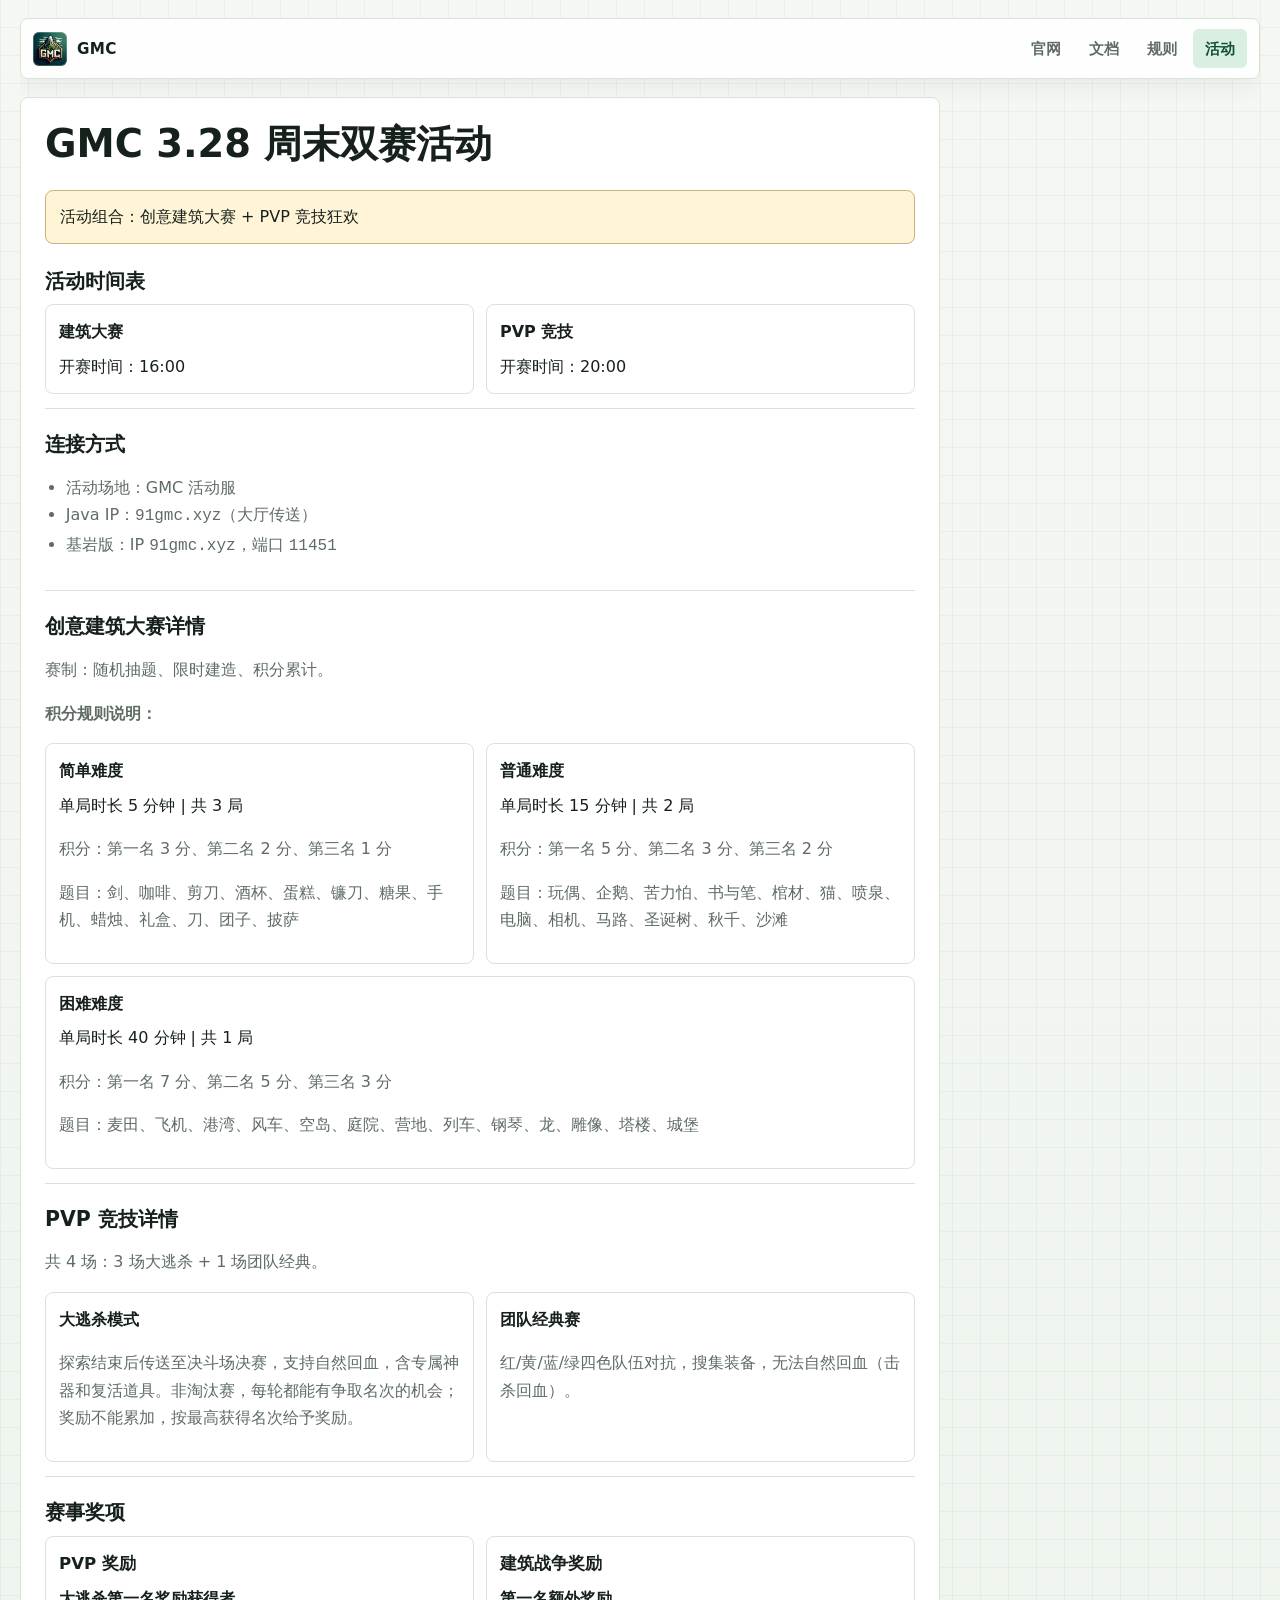
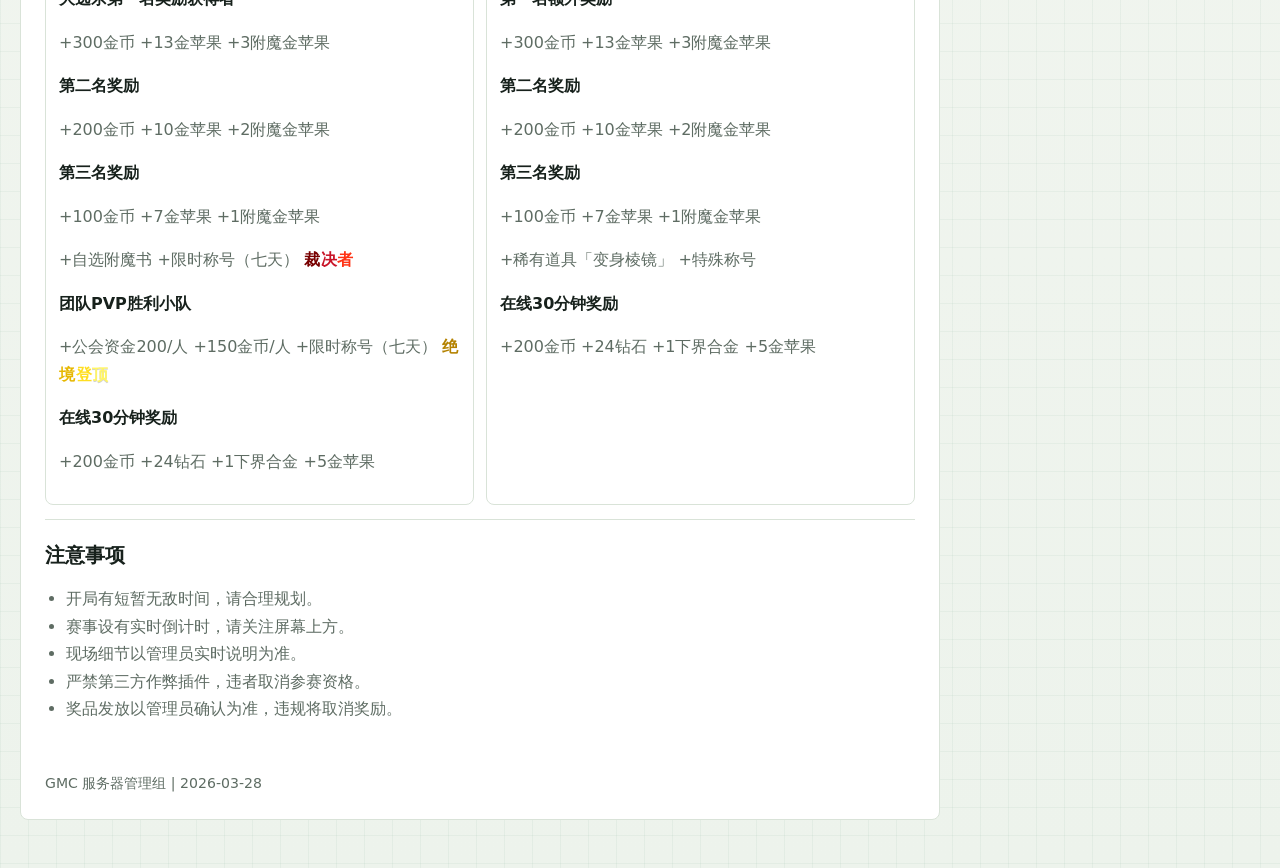
==== commit 85e7e30e: "refactor: separate homepage and docs experience" ====
--- a/actives.html
+++ b/actives.html
@@ -11,15 +11,15 @@
   <link rel="apple-touch-icon" href="./assets/icon.jpg" />
   <link rel="stylesheet" href="./assets/site.css" />
 </head>
-<body>
+<body class="docs-page">
   <div class="site-shell">
     <nav class="top-nav" aria-label="主导航">
-      <a class="brand" href="index.html">GMC SERVER</a>
+      <a class="brand" href="index.html">GMC</a>
       <div class="nav-links">
-        <a href="index.html">首页</a>
-        <a href="wiki.html">Wiki</a>
-        <a href="rules.html">管理规定</a>
-        <a class="active" href="actives.html" aria-current="page">活动公告</a>
+        <a href="index.html">官网</a>
+        <a href="wiki.html">文档</a>
+        <a href="rules.html">规则</a>
+        <a class="active" href="actives.html" aria-current="page">活动</a>
       </div>
     </nav>
 
--- a/assets/site.css
+++ b/assets/site.css
@@ -14,6 +14,8 @@
 	--mint-2: #edf8f1;
 	--gold: #b68021;
 	--gold-soft: #fff4d6;
+	--sky: #2f6f9f;
+	--sky-soft: #eaf5fb;
 	--danger: #b94a48;
 	--danger-soft: #fff0ef;
 	--code-bg: #eff5ef;
@@ -41,6 +43,8 @@
 		--mint-2: rgba(112, 196, 144, 0.09);
 		--gold: #f0bc62;
 		--gold-soft: rgba(240, 188, 98, 0.14);
+		--sky: #8bc9ef;
+		--sky-soft: rgba(139, 201, 239, 0.12);
 		--danger: #ff9892;
 		--danger-soft: rgba(255, 128, 122, 0.13);
 		--code-bg: #223229;
@@ -61,6 +65,7 @@
 body {
 	margin: 0;
 	min-height: 100vh;
+	overflow-x: hidden;
 	color: var(--ink);
 	background:
 		linear-gradient(90deg, rgba(35, 107, 77, 0.05) 1px, transparent 1px),
@@ -86,8 +91,9 @@
 }
 
 .site-shell {
-	width: min(1180px, calc(100vw - 32px));
+	width: min(1180px, calc(100% - 32px));
 	margin: 18px auto 48px;
+	overflow: clip;
 }
 
 .top-nav {
@@ -171,7 +177,6 @@
 	outline-offset: 2px;
 }
 
-.home-hero,
 .hero-panel {
 	display: grid;
 	grid-template-columns: minmax(0, 1fr) 260px;
@@ -187,13 +192,12 @@
 	overflow: hidden;
 }
 
-.home-hero > .hero-copy,
 .hero-panel > .hero-copy {
 	display: grid;
 	gap: 14px;
-}
-
-.home-hero::before,
+	min-width: 0;
+}
+
 .hero-panel::before {
 	content: "";
 	position: absolute;
@@ -204,12 +208,10 @@
 	pointer-events: none;
 }
 
-.home-hero > *,
 .hero-panel > * {
 	position: relative;
 }
 
-.home-hero::after,
 .hero-panel::after {
 	content: "";
 	display: block;
@@ -239,10 +241,249 @@
 	line-height: 1.02;
 	letter-spacing: 0;
 	color: var(--ink);
+	overflow-wrap: anywhere;
 }
 
 .mobile-break {
 	display: none;
+}
+
+.home-page .site-shell {
+	width: min(1220px, calc(100% - 32px));
+}
+
+.home-hero {
+	position: relative;
+	display: grid;
+	grid-template-columns: minmax(0, 1fr) minmax(320px, 0.82fr);
+	gap: 28px;
+	align-items: stretch;
+	margin-top: 22px;
+	padding: 28px;
+	border: 1px solid var(--line);
+	border-radius: var(--radius);
+	background:
+		linear-gradient(135deg, color-mix(in srgb, var(--mint-2) 80%, transparent), transparent 46%),
+		var(--soft);
+	box-shadow: var(--shadow);
+	overflow: hidden;
+}
+
+.home-hero::before {
+	content: "";
+	position: absolute;
+	inset: 0;
+	background:
+		linear-gradient(90deg, rgba(47, 111, 159, 0.08), transparent 52%),
+		linear-gradient(180deg, transparent, rgba(182, 128, 33, 0.07));
+	pointer-events: none;
+}
+
+.home-hero > * {
+	position: relative;
+}
+
+.home-hero .hero-copy {
+	display: grid;
+	align-content: center;
+	gap: 16px;
+	min-width: 0;
+	padding: 10px 0;
+}
+
+.home-page .hero-title {
+	font-size: clamp(3rem, 8vw, 6.6rem);
+	line-height: 0.94;
+}
+
+.home-page .hero-desc {
+	max-width: 660px;
+	font-size: 1.08rem;
+}
+
+.connect-list {
+	display: grid;
+	grid-template-columns: repeat(3, minmax(0, 1fr));
+	gap: 10px;
+	margin: 2px 0 0;
+}
+
+.connect-list div,
+.quick-strip div {
+	min-width: 0;
+	padding: 12px;
+	border: 1px solid var(--line);
+	border-radius: var(--radius);
+	background: color-mix(in srgb, var(--soft-2) 88%, transparent);
+}
+
+.connect-list dt {
+	color: var(--muted);
+	font-size: 0.78rem;
+	font-weight: 800;
+}
+
+.connect-list dd {
+	margin: 2px 0 0;
+	color: var(--brand-strong);
+	font-size: 0.9rem;
+	overflow-wrap: anywhere;
+}
+
+.photo-stack {
+	display: grid;
+	grid-template-columns: 1fr 0.64fr;
+	grid-template-rows: 1fr 1fr;
+	gap: 10px;
+	min-height: 420px;
+}
+
+.server-shot,
+.gallery-card {
+	margin: 0;
+	min-width: 0;
+	border: 1px solid var(--line);
+	border-radius: var(--radius);
+	background: var(--soft-2);
+	overflow: hidden;
+}
+
+.server-shot {
+	display: grid;
+	align-items: end;
+	position: relative;
+	min-height: 0;
+	box-shadow: 0 14px 28px rgba(33, 49, 39, 0.08);
+}
+
+.main-shot {
+	grid-row: 1 / -1;
+	min-height: 420px;
+	background:
+		linear-gradient(180deg, transparent 42%, rgba(0, 0, 0, 0.62)),
+		var(--sky-soft);
+}
+
+.main-shot img {
+	position: absolute;
+	inset: 0;
+	width: 100%;
+	height: 100%;
+	object-fit: cover;
+	filter: saturate(0.9);
+}
+
+.main-shot figcaption {
+	position: relative;
+	display: grid;
+	gap: 4px;
+	padding: 16px;
+	color: #fff;
+	text-shadow: 0 1px 8px rgba(0, 0, 0, 0.48);
+}
+
+.main-shot figcaption span {
+	color: rgba(255, 255, 255, 0.82);
+	font-size: 0.86rem;
+}
+
+.small-shot,
+.photo-placeholder {
+	display: grid;
+	place-items: center;
+	padding: 16px;
+	text-align: center;
+	color: var(--brand-strong);
+	font-weight: 900;
+	background:
+		linear-gradient(135deg, var(--sky-soft), transparent 58%),
+		linear-gradient(180deg, var(--soft-2), var(--mint-2));
+}
+
+.accent-shot {
+	color: var(--gold);
+	background:
+		linear-gradient(135deg, var(--gold-soft), transparent 58%),
+		linear-gradient(180deg, var(--soft-2), var(--mint-2));
+}
+
+.quick-strip {
+	display: grid;
+	grid-template-columns: repeat(4, minmax(0, 1fr));
+	gap: 12px;
+	margin-top: 14px;
+}
+
+.quick-strip strong {
+	display: block;
+	font-size: 1rem;
+}
+
+.quick-strip span {
+	display: block;
+	margin-top: 2px;
+	color: var(--muted);
+	font-size: 0.88rem;
+}
+
+.home-section {
+	margin-top: 28px;
+}
+
+.section-heading {
+	display: flex;
+	align-items: end;
+	justify-content: space-between;
+	gap: 18px;
+	margin-bottom: 12px;
+}
+
+.section-heading h2,
+.docs-cta h2 {
+	margin: 0;
+	font-size: clamp(1.5rem, 3vw, 2.1rem);
+	line-height: 1.12;
+}
+
+.feature-grid,
+.gallery-grid {
+	display: grid;
+	grid-template-columns: repeat(3, minmax(0, 1fr));
+	gap: 14px;
+}
+
+.gallery-card {
+	background: var(--soft);
+	box-shadow: 0 8px 18px rgba(33, 49, 39, 0.05);
+}
+
+.photo-placeholder {
+	min-height: 190px;
+	font-size: 1.08rem;
+}
+
+.gallery-card figcaption {
+	padding: 12px 14px 14px;
+	color: var(--muted);
+	font-size: 0.9rem;
+}
+
+.docs-cta {
+	display: grid;
+	grid-template-columns: minmax(0, 1fr) auto;
+	gap: 18px;
+	align-items: center;
+	padding: 22px;
+	border: 1px solid var(--line);
+	border-radius: var(--radius);
+	background: var(--soft);
+	box-shadow: var(--shadow);
+}
+
+.docs-cta p {
+	max-width: 760px;
+	margin: 8px 0 0;
+	color: var(--muted);
 }
 
 .hero-desc,
@@ -251,6 +492,7 @@
 	margin: 0;
 	color: var(--muted);
 	font-size: 1.04rem;
+	overflow-wrap: anywhere;
 }
 
 .btn-row,
@@ -275,6 +517,7 @@
 	text-decoration: none;
 	font-weight: 800;
 	cursor: pointer;
+	max-width: 100%;
 	transition: border-color 0.18s ease, box-shadow 0.18s ease, transform 0.18s ease, background 0.18s ease;
 }
 
@@ -369,6 +612,15 @@
 	margin-top: 18px;
 }
 
+.docs-page .site-shell {
+	width: min(1240px, calc(100% - 32px));
+}
+
+.docs-page .page-layout {
+	grid-template-columns: 260px minmax(0, 1fr);
+	align-items: start;
+}
+
 .panel,
 .surface,
 .content {
@@ -376,6 +628,17 @@
 	border-radius: var(--radius);
 	background: var(--soft);
 	box-shadow: var(--shadow);
+	min-width: 0;
+}
+
+.docs-page .content {
+	max-width: 920px;
+	box-shadow: none;
+}
+
+.docs-page .toc {
+	box-shadow: none;
+	background: color-mix(in srgb, var(--soft) 82%, transparent);
 }
 
 .toc {
@@ -454,6 +717,7 @@
 .content {
 	min-width: 0;
 	padding: 24px;
+	overflow-wrap: anywhere;
 }
 
 .content > h1,
@@ -477,6 +741,11 @@
 .content p,
 .content li {
 	color: var(--muted);
+}
+
+.content ul,
+.content ol {
+	padding-left: 1.3em;
 }
 
 .content-section,
@@ -486,6 +755,26 @@
 	border: 1px solid var(--line);
 	border-radius: var(--radius);
 	background: var(--soft-2);
+	min-width: 0;
+	overflow: hidden;
+}
+
+.docs-page .section-card {
+	margin: 22px 0;
+	padding: 0;
+	border: 0;
+	border-radius: 0;
+	background: transparent;
+	overflow: visible;
+}
+
+.docs-page .section-card + .section-card {
+	padding-top: 22px;
+	border-top: 1px solid var(--line);
+}
+
+.docs-page .section-card h2 {
+	scroll-margin-top: calc(var(--nav-height) + 36px);
 }
 
 .notice,
@@ -495,6 +784,7 @@
 	padding: 12px 14px;
 	border-radius: var(--radius);
 	border: 1px solid var(--line);
+	overflow-wrap: anywhere;
 }
 
 .notice-danger,
@@ -672,6 +962,7 @@
 	border: 1px solid var(--line);
 	border-radius: var(--radius);
 	background: var(--soft);
+	-webkit-overflow-scrolling: touch;
 }
 
 #enchantTable {
@@ -871,11 +1162,18 @@
 		grid-template-columns: 1fr;
 	}
 
-	.home-hero::after,
 	.hero-panel::after {
 		width: min(240px, 100%);
 	}
 
+	.home-hero {
+		grid-template-columns: 1fr;
+	}
+
+	.photo-stack {
+		min-height: auto;
+	}
+
 	.page-layout {
 		grid-template-columns: 1fr;
 	}
@@ -886,6 +1184,10 @@
 
 	.mobile-toc {
 		display: block;
+	}
+
+	.docs-page .content {
+		max-width: none;
 	}
 
 	.home-grid,
@@ -896,6 +1198,12 @@
 
 	#enchantTable {
 		min-width: 1300px;
+	}
+
+	.quick-strip,
+	.feature-grid,
+	.gallery-grid {
+		grid-template-columns: repeat(2, minmax(0, 1fr));
 	}
 
 	#enchantTable th:nth-child(1),
@@ -908,40 +1216,167 @@
 
 @media (max-width: 680px) {
 	.site-shell {
-		width: min(100vw - 20px, 1180px);
-		margin-top: 10px;
+		width: auto;
+		margin: 8px 12px 34px;
+		overflow: visible;
 	}
 
 	.top-nav {
-		align-items: stretch;
-		flex-direction: column;
+		align-items: center;
+		flex-direction: row;
+		gap: 7px;
+		min-height: 46px;
+		padding: 6px;
+		overflow: hidden;
 	}
 
 	.brand {
-		justify-content: center;
+		justify-content: flex-start;
+		flex: 0 0 auto;
+		gap: 6px;
+		font-size: 0;
+		line-height: 1;
+	}
+
+	.brand::before {
+		width: 27px;
+		height: 27px;
 	}
 
 	.nav-links {
 		display: grid;
 		grid-template-columns: repeat(4, minmax(0, 1fr));
-		width: 100%;
+		flex: 1 1 auto;
+		min-width: 0;
+		width: auto;
+		justify-content: stretch;
+		gap: 2px;
+		padding: 0;
+		overflow: hidden;
 	}
 
 	.nav-links a {
-		padding: 8px 4px;
-		font-size: 0.84rem;
+		min-height: 30px;
+		padding: 5px 4px;
+		min-width: 0;
+		border-radius: 5px;
+		font-size: 0.76rem;
+		white-space: nowrap;
 	}
 
 	.home-hero,
 	.hero-panel,
 	.content {
 		padding: 18px;
+		max-width: 100%;
+	}
+
+	.hero-panel {
+		gap: 16px;
+		margin-top: 12px;
+		overflow: hidden;
+	}
+
+	.home-hero {
+		gap: 16px;
+		margin-top: 12px;
+		padding: 16px;
+	}
+
+	.home-hero .hero-copy {
+		gap: 12px;
+		padding: 0;
+	}
+
+	.content-section,
+	.section-card {
+		padding: 14px;
+	}
+
+	.notice,
+	.warn-box,
+	.gold-box {
+		padding: 10px 12px;
 	}
 
 	.hero-title,
 	.page-title {
-		font-size: clamp(1.85rem, 9vw, 2.5rem);
-		line-height: 1.12;
+		font-size: clamp(1.86rem, 8.2vw, 2.32rem);
+		line-height: 1.08;
+	}
+
+	.home-page .hero-title {
+		font-size: clamp(2.36rem, 13vw, 3.28rem);
+		line-height: 0.96;
+	}
+
+	.hero-desc,
+	.lede {
+		font-size: 0.94rem;
+		line-height: 1.58;
+	}
+
+	.hero-panel::after {
+		display: none;
+	}
+
+	.home-page .hero-desc {
+		font-size: 0.94rem;
+		line-height: 1.56;
+	}
+
+	.connect-list {
+		grid-template-columns: 1fr;
+		gap: 7px;
+	}
+
+	.connect-list div {
+		display: grid;
+		grid-template-columns: 68px minmax(0, 1fr);
+		align-items: center;
+		padding: 9px 10px;
+	}
+
+	.connect-list dd {
+		margin: 0;
+		text-align: right;
+		font-size: 0.86rem;
+	}
+
+	.photo-stack {
+		grid-template-columns: 1fr 1fr;
+		grid-template-rows: 190px 72px;
+		gap: 8px;
+	}
+
+	.main-shot {
+		grid-column: 1 / -1;
+		grid-row: auto;
+		min-height: 190px;
+	}
+
+	.main-shot figcaption {
+		padding: 12px;
+	}
+
+	.small-shot {
+		padding: 10px;
+		font-size: 0.82rem;
+	}
+
+	.hero-kicker,
+	.eyebrow {
+		margin-bottom: 0;
+		font-size: 0.72rem;
+		letter-spacing: 0.1em;
+	}
+
+	.btn-row .btn {
+		width: 100%;
+		padding-inline: 10px;
+		font-size: 0.9rem;
+		white-space: normal;
+		text-align: center;
 	}
 
 	.mobile-break {
@@ -953,8 +1388,85 @@
 	.stats-grid,
 	.event-grid,
 	.reward-grid,
-	.feature-list {
+	.feature-list,
+	.quick-strip,
+	.feature-grid,
+	.gallery-grid,
+	.docs-cta {
 		grid-template-columns: 1fr;
+	}
+
+	.quick-strip {
+		gap: 8px;
+		margin-top: 10px;
+	}
+
+	.quick-strip div {
+		padding: 10px 11px;
+	}
+
+	.home-section {
+		margin-top: 22px;
+	}
+
+	.section-heading {
+		display: block;
+		margin-bottom: 10px;
+	}
+
+	.section-heading h2,
+	.docs-cta h2 {
+		font-size: 1.34rem;
+	}
+
+	.photo-placeholder {
+		min-height: 132px;
+	}
+
+	.docs-cta {
+		padding: 16px;
+	}
+
+	.docs-page .content {
+		padding: 18px;
+	}
+
+	.docs-page .section-card {
+		margin: 18px 0;
+	}
+
+	.docs-page .section-card + .section-card {
+		padding-top: 18px;
+	}
+
+	.home-grid,
+	.grid {
+		gap: 8px;
+		margin-top: 10px;
+	}
+
+	.card,
+	.link-card {
+		padding: 13px 14px;
+		max-width: 100%;
+	}
+
+	.card h3,
+	.link-card h3 {
+		margin: 6px 0 4px;
+		font-size: 1rem;
+	}
+
+	.card p,
+	.link-card p {
+		font-size: 0.88rem;
+		line-height: 1.55;
+	}
+
+	.chip,
+	.tag {
+		font-size: 0.68rem;
+		padding: 1px 7px;
 	}
 
 	.cmd-item {
@@ -970,6 +1482,24 @@
 	.toolbar .btn {
 		width: 100%;
 		min-width: 0;
+	}
+
+	.table-wrap {
+		margin-left: -8px;
+		margin-right: -8px;
+		border-left: 0;
+		border-right: 0;
+		border-radius: 0;
+	}
+
+	#enchantTable {
+		min-width: 980px;
+		font-size: 0.86rem;
+	}
+
+	#enchantTable th,
+	#enchantTable td {
+		padding: 9px 10px;
 	}
 }
 
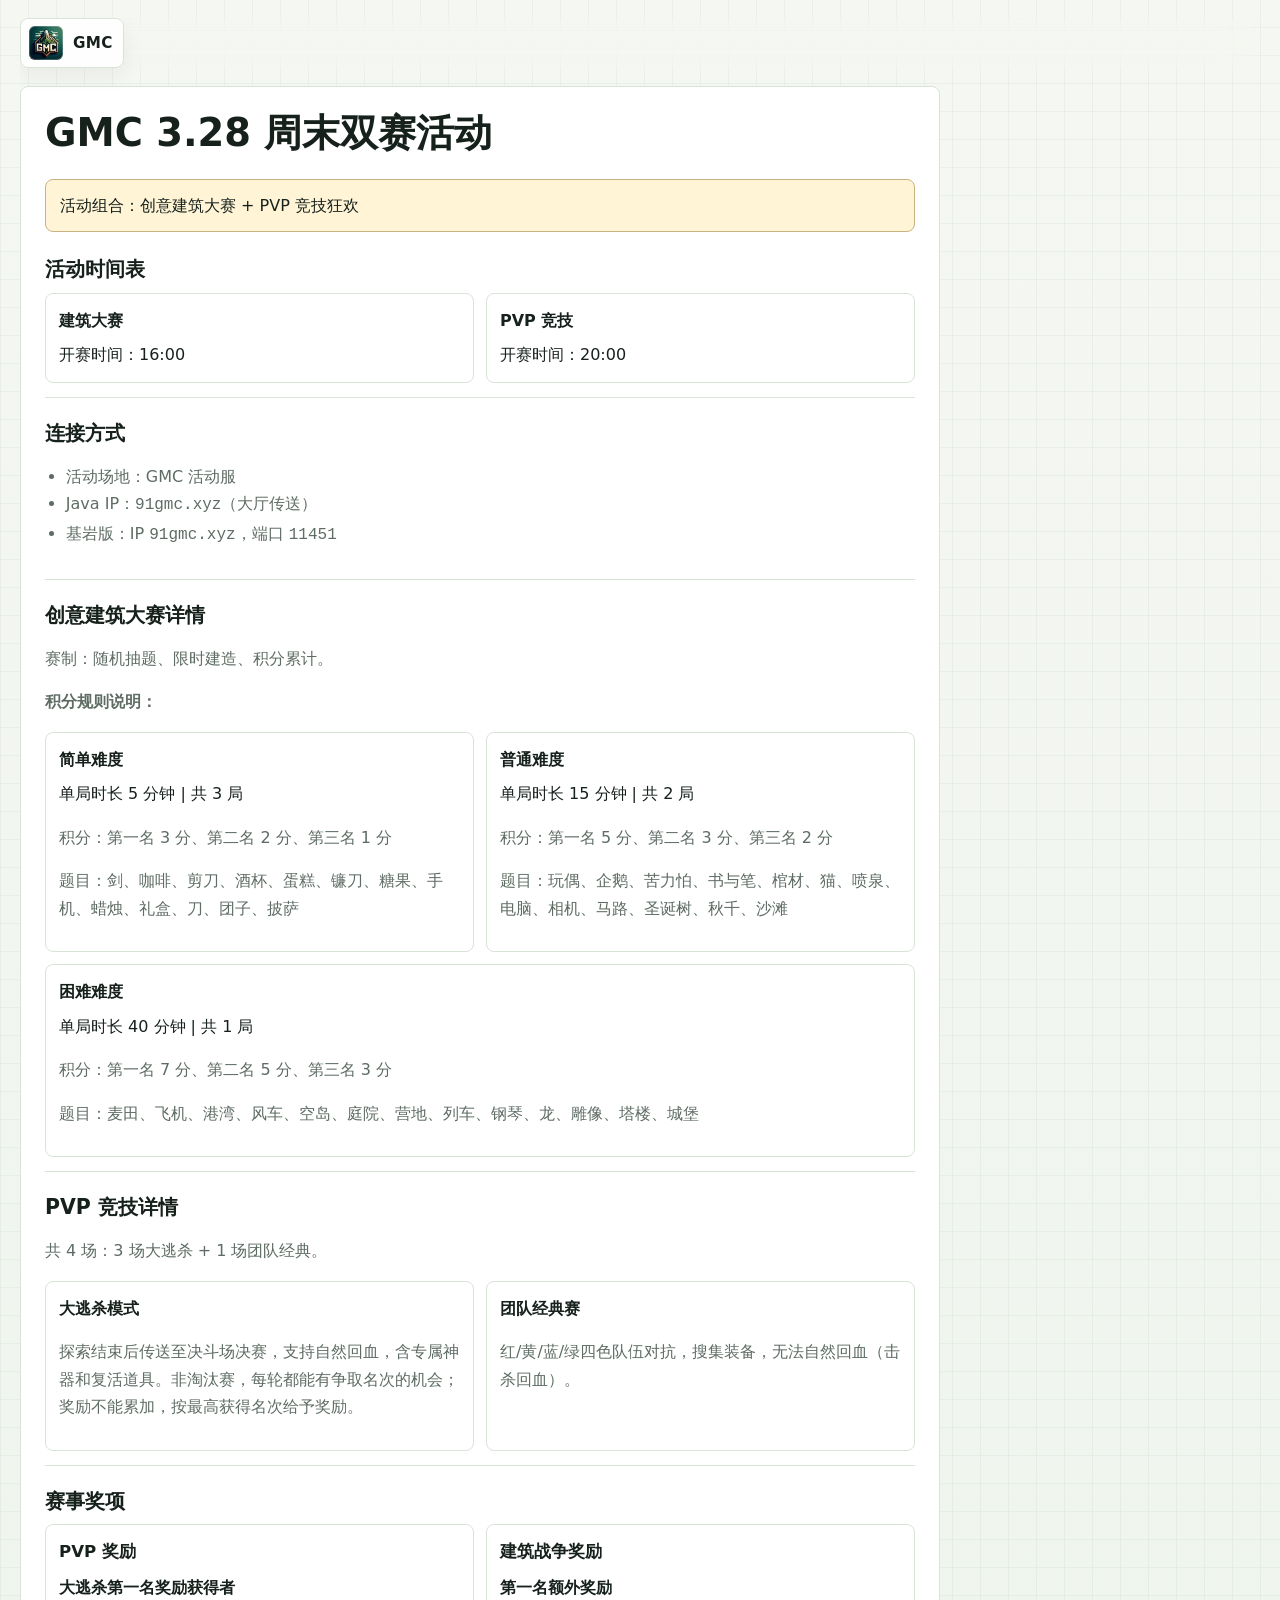
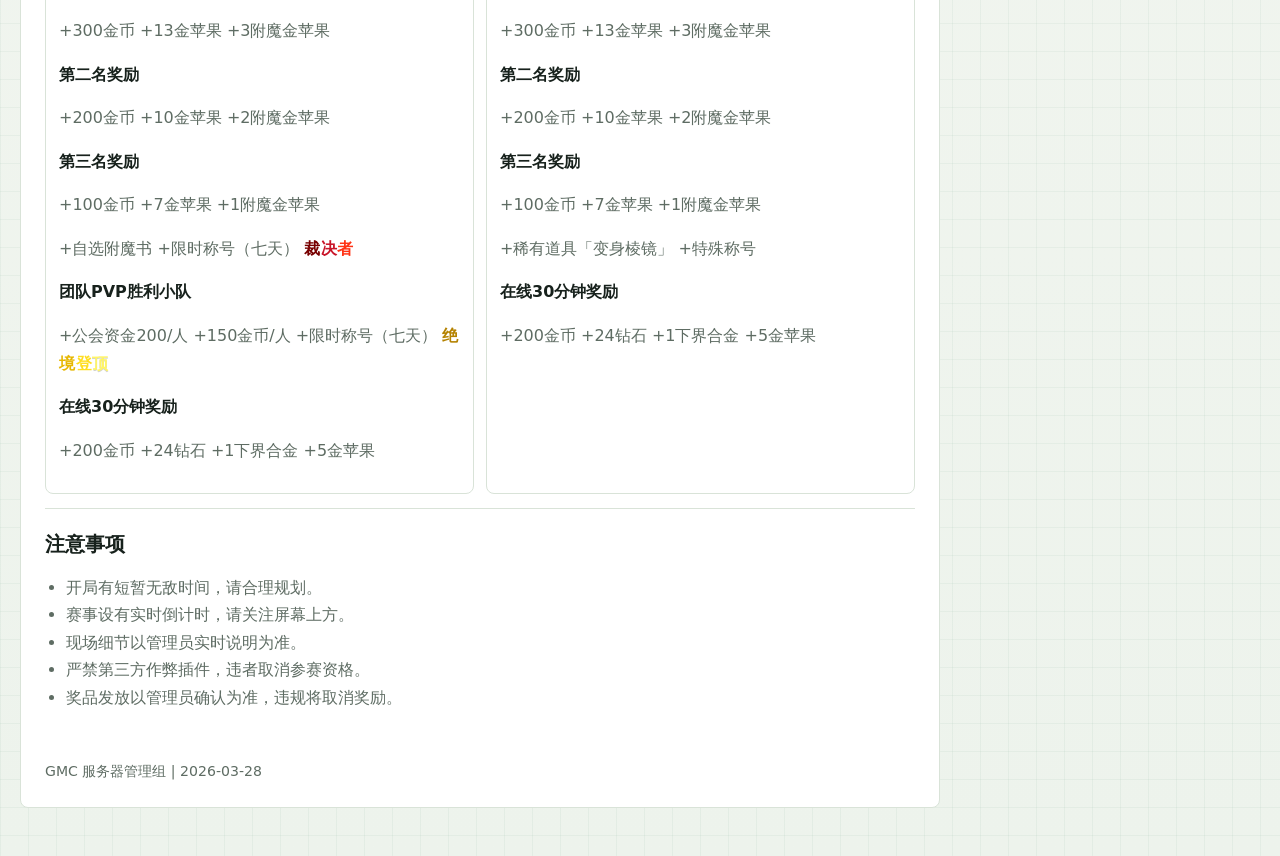
==== commit d40e683f: "fix: simplify top navigation" ====
--- a/actives.html
+++ b/actives.html
@@ -15,12 +15,6 @@
   <div class="site-shell">
     <nav class="top-nav" aria-label="主导航">
       <a class="brand" href="index.html">GMC</a>
-      <div class="nav-links">
-        <a href="index.html">官网</a>
-        <a href="wiki.html">文档</a>
-        <a href="rules.html">规则</a>
-        <a class="active" href="actives.html" aria-current="page">活动</a>
-      </div>
     </nav>
 
     <main class="content panel reveal activity-main">
--- a/assets/site.css
+++ b/assets/site.css
@@ -102,27 +102,30 @@
 	z-index: 40;
 	display: flex;
 	align-items: center;
-	justify-content: space-between;
-	gap: 14px;
-	min-height: 58px;
-	padding: 10px 12px;
+	justify-content: flex-start;
+	min-height: 44px;
+	padding: 0;
+	border: 0;
+	background: transparent;
+	box-shadow: none;
+	backdrop-filter: blur(16px);
+}
+
+.top-nav.scrolled {
+	box-shadow: none;
+}
+
+.brand {
+	display: inline-flex;
+	align-items: center;
+	gap: 10px;
+	width: fit-content;
+	min-width: 0;
+	padding: 7px 10px 7px 8px;
 	border: 1px solid var(--line);
 	border-radius: var(--radius);
 	background: color-mix(in srgb, var(--soft) 88%, transparent);
 	box-shadow: 0 8px 22px rgba(33, 49, 39, 0.06);
-	backdrop-filter: blur(16px);
-}
-
-.top-nav.scrolled {
-	border-color: var(--line-strong);
-	box-shadow: var(--shadow);
-}
-
-.brand {
-	display: inline-flex;
-	align-items: center;
-	gap: 10px;
-	min-width: max-content;
 	color: var(--ink);
 	text-decoration: none;
 	font-size: 0.95rem;
@@ -139,36 +142,7 @@
 	box-shadow: inset 0 0 0 1px rgba(255, 255, 255, 0.24);
 }
 
-.nav-links {
-	display: flex;
-	align-items: center;
-	justify-content: flex-end;
-	gap: 4px;
-	flex-wrap: wrap;
-}
-
-.nav-links a {
-	display: inline-flex;
-	align-items: center;
-	justify-content: center;
-	min-height: 36px;
-	padding: 7px 12px;
-	border-radius: 6px;
-	color: var(--muted);
-	text-decoration: none;
-	font-size: 0.92rem;
-	font-weight: 700;
-	transition: background 0.18s ease, color 0.18s ease, transform 0.18s ease;
-}
-
-.nav-links a:hover,
-.nav-links a.active,
-.nav-links a.is-active {
-	color: var(--brand-strong);
-	background: var(--mint);
-}
-
-.nav-links a:focus-visible,
+.brand:focus-visible,
 .btn:focus-visible,
 .cmd-item:focus-visible,
 .back-to-top:focus-visible,
@@ -1222,46 +1196,19 @@
 	}
 
 	.top-nav {
-		align-items: center;
-		flex-direction: row;
+		min-height: 38px;
+	}
+
+	.brand {
 		gap: 7px;
-		min-height: 46px;
-		padding: 6px;
-		overflow: hidden;
-	}
-
-	.brand {
-		justify-content: flex-start;
-		flex: 0 0 auto;
-		gap: 6px;
-		font-size: 0;
+		padding: 5px 8px 5px 6px;
+		font-size: 0.82rem;
 		line-height: 1;
 	}
 
 	.brand::before {
 		width: 27px;
 		height: 27px;
-	}
-
-	.nav-links {
-		display: grid;
-		grid-template-columns: repeat(4, minmax(0, 1fr));
-		flex: 1 1 auto;
-		min-width: 0;
-		width: auto;
-		justify-content: stretch;
-		gap: 2px;
-		padding: 0;
-		overflow: hidden;
-	}
-
-	.nav-links a {
-		min-height: 30px;
-		padding: 5px 4px;
-		min-width: 0;
-		border-radius: 5px;
-		font-size: 0.76rem;
-		white-space: nowrap;
 	}
 
 	.home-hero,
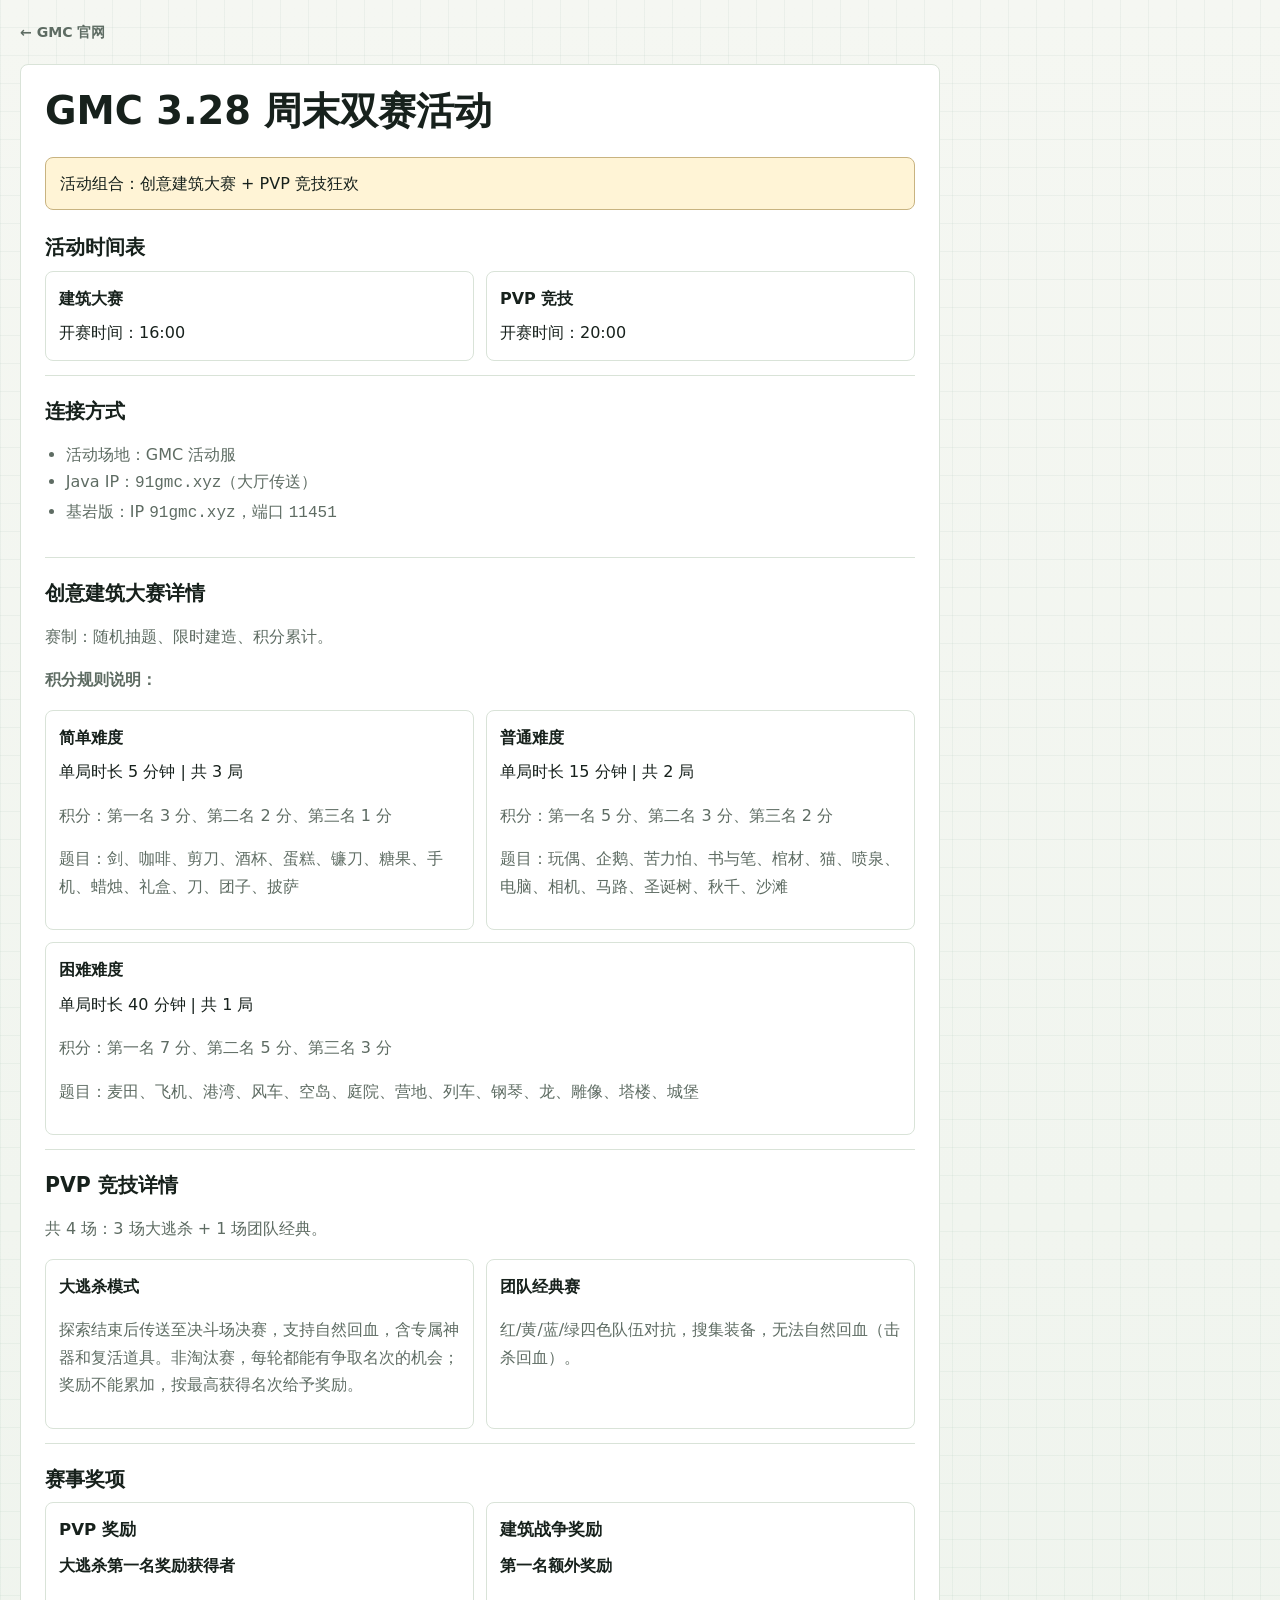
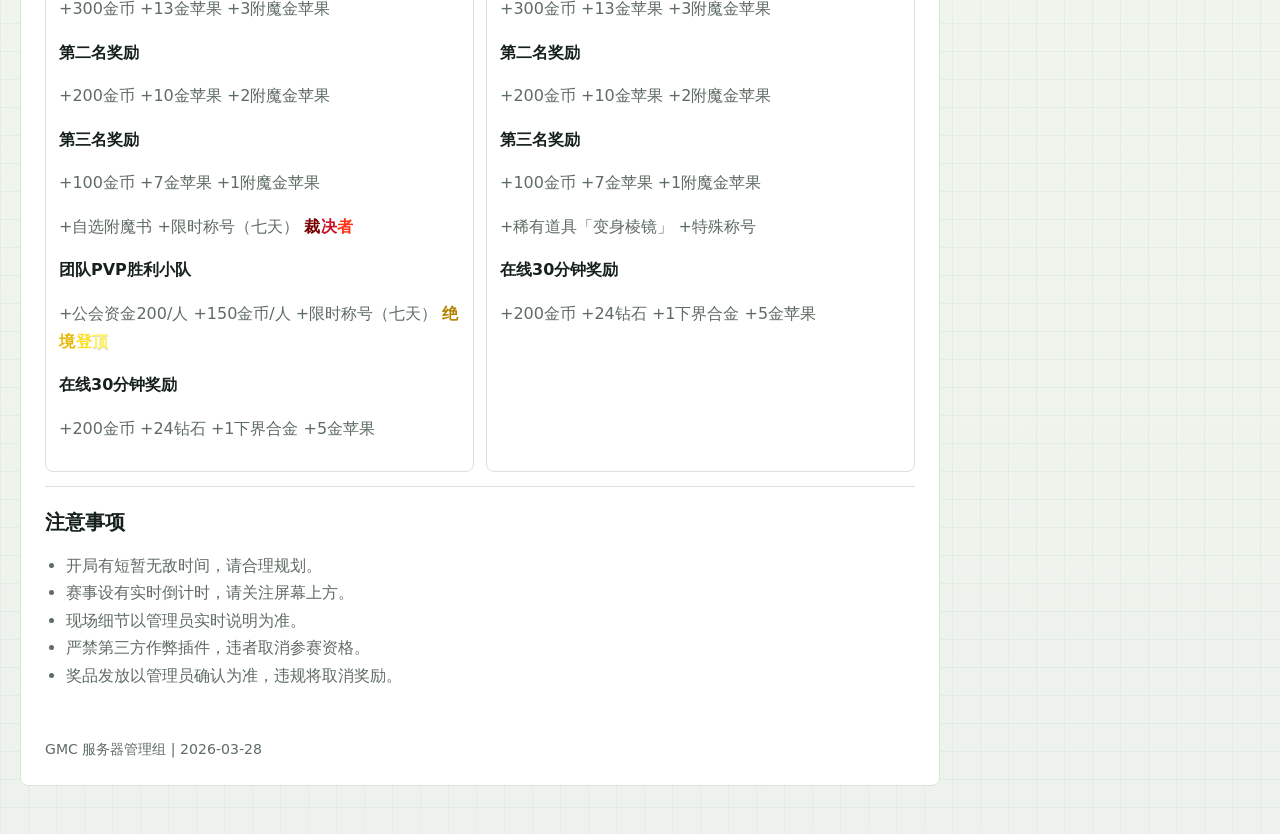
==== commit 7d6b44b2: "fix: soften docs home link" ====
--- a/actives.html
+++ b/actives.html
@@ -14,7 +14,7 @@
 <body class="docs-page">
   <div class="site-shell">
     <nav class="top-nav" aria-label="主导航">
-      <a class="brand" href="index.html">GMC</a>
+      <a class="brand" href="index.html">← GMC 官网</a>
     </nav>
 
     <main class="content panel reveal activity-main">
--- a/assets/site.css
+++ b/assets/site.css
@@ -97,18 +97,16 @@
 }
 
 .top-nav {
-	position: sticky;
-	top: var(--nav-offset);
+	position: relative;
 	z-index: 40;
 	display: flex;
 	align-items: center;
 	justify-content: flex-start;
-	min-height: 44px;
+	min-height: 28px;
 	padding: 0;
 	border: 0;
 	background: transparent;
 	box-shadow: none;
-	backdrop-filter: blur(16px);
 }
 
 .top-nav.scrolled {
@@ -118,28 +116,24 @@
 .brand {
 	display: inline-flex;
 	align-items: center;
-	gap: 10px;
+	gap: 6px;
 	width: fit-content;
 	min-width: 0;
-	padding: 7px 10px 7px 8px;
-	border: 1px solid var(--line);
-	border-radius: var(--radius);
-	background: color-mix(in srgb, var(--soft) 88%, transparent);
-	box-shadow: 0 8px 22px rgba(33, 49, 39, 0.06);
-	color: var(--ink);
+	padding: 0;
+	border: 0;
+	border-radius: 0;
+	background: transparent;
+	box-shadow: none;
+	color: var(--muted);
 	text-decoration: none;
-	font-size: 0.95rem;
+	font-size: 0.88rem;
 	font-weight: 800;
-	letter-spacing: 0.02em;
-}
-
-.brand::before {
-	content: "";
-	width: 34px;
-	height: 34px;
-	border-radius: 6px;
-	background: url("./icon.jpg") center / cover;
-	box-shadow: inset 0 0 0 1px rgba(255, 255, 255, 0.24);
+	letter-spacing: 0;
+	transition: color 0.18s ease;
+}
+
+.brand:hover {
+	color: var(--brand-strong);
 }
 
 .brand:focus-visible,
@@ -1196,19 +1190,12 @@
 	}
 
 	.top-nav {
-		min-height: 38px;
+		min-height: 24px;
 	}
 
 	.brand {
-		gap: 7px;
-		padding: 5px 8px 5px 6px;
-		font-size: 0.82rem;
+		font-size: 0.8rem;
 		line-height: 1;
-	}
-
-	.brand::before {
-		width: 27px;
-		height: 27px;
 	}
 
 	.home-hero,
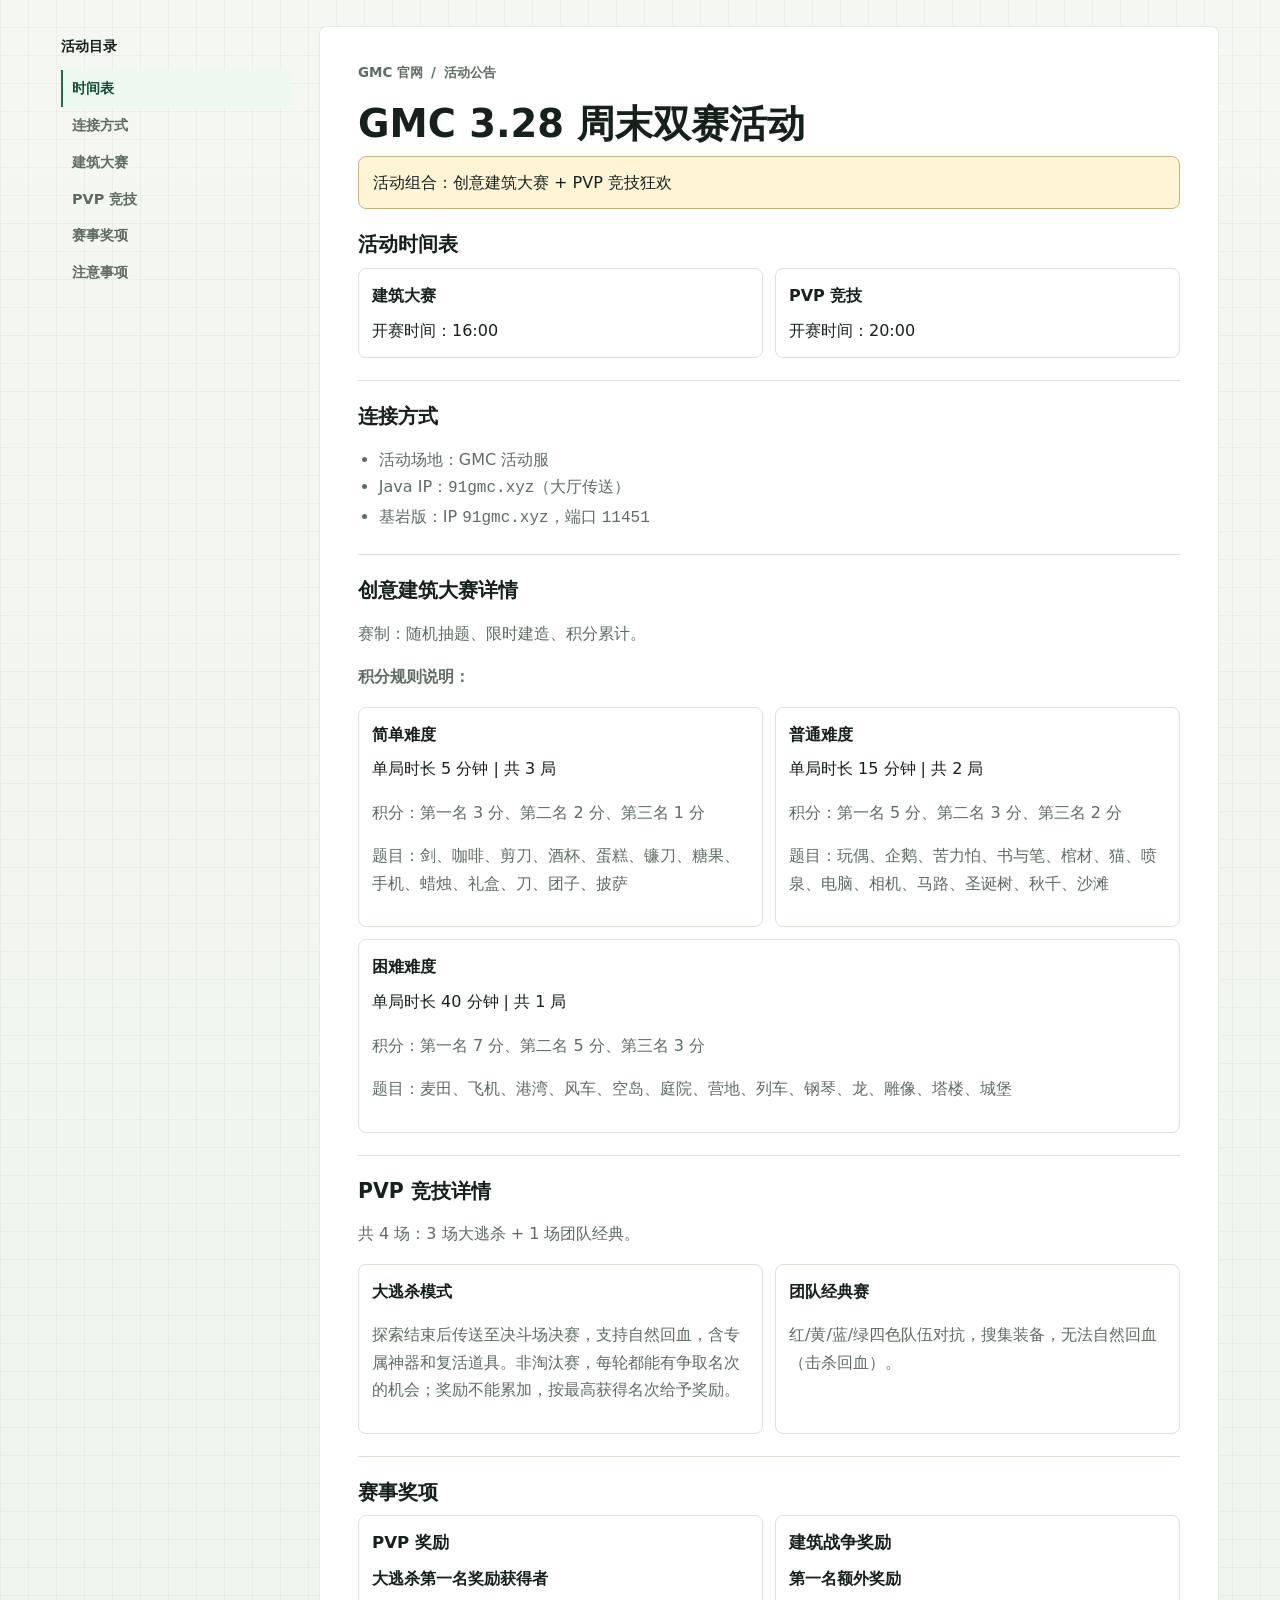
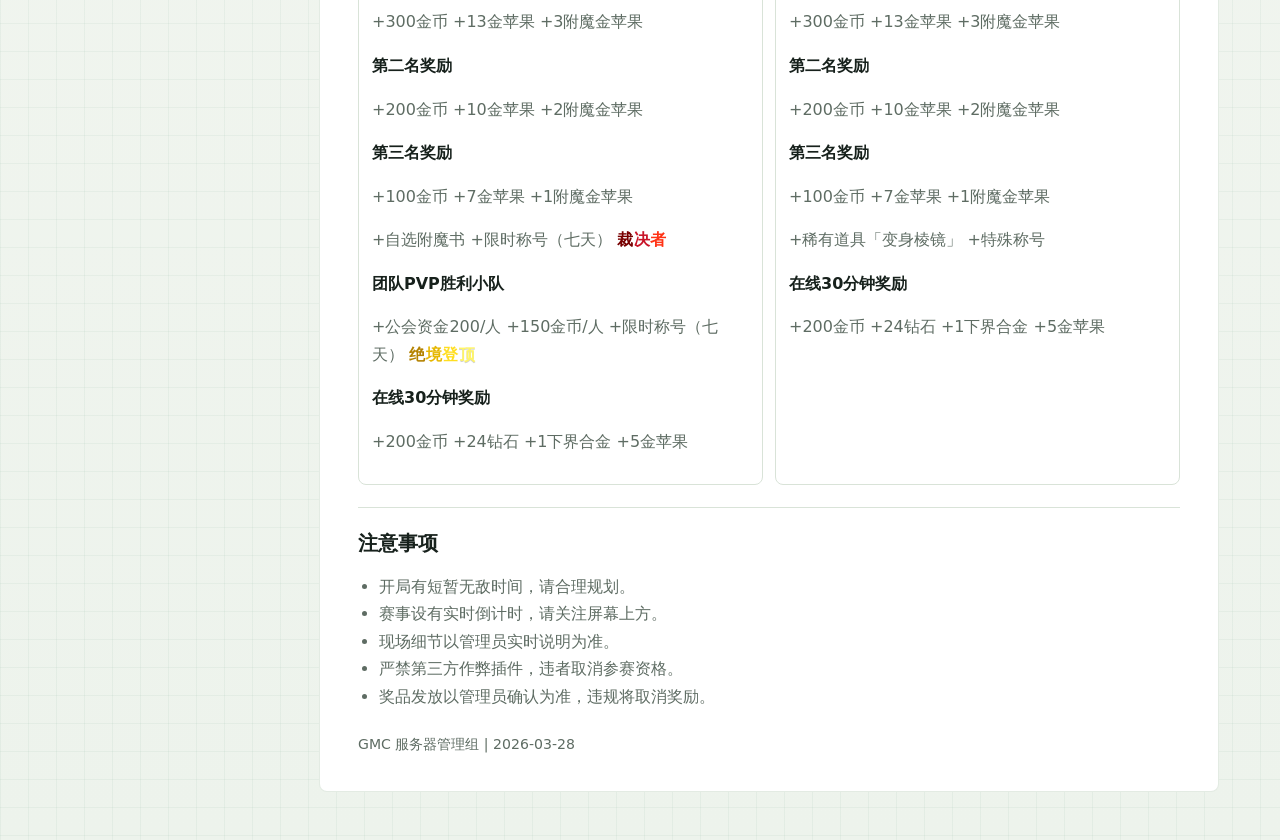
==== commit 5b2cae2a: "refactor: unify content page layout" ====
--- a/actives.html
+++ b/actives.html
@@ -13,29 +13,49 @@
 </head>
 <body class="docs-page">
   <div class="site-shell">
-    <nav class="top-nav" aria-label="主导航">
-      <a class="brand" href="index.html">← GMC 官网</a>
-    </nav>
+    <div class="page-layout">
+      <aside class="toc panel reveal">
+        <h3>活动目录</h3>
+        <a href="#schedule">时间表</a>
+        <a href="#connect">连接方式</a>
+        <a href="#build">建筑大赛</a>
+        <a href="#pvp">PVP 竞技</a>
+        <a href="#rewards">赛事奖项</a>
+        <a href="#notes">注意事项</a>
+      </aside>
 
-    <main class="content panel reveal activity-main">
-      <h1>GMC 3.28 周末双赛活动</h1>
-      <div class="gold-box">活动组合：创意建筑大赛 + PVP 竞技狂欢</div>
+      <main class="content panel reveal activity-main">
+        <div class="doc-breadcrumb"><a href="index.html">GMC 官网</a><span>/</span><span>活动公告</span></div>
+        <h1>GMC 3.28 周末双赛活动</h1>
+        <div class="gold-box">活动组合：创意建筑大赛 + PVP 竞技狂欢</div>
 
-      <section class="section-card">
-        <h2>活动时间表</h2>
-        <div class="event-grid">
-          <div class="event-pill">
-            <h4>建筑大赛</h4>
-            <div>开赛时间：16:00</div>
+        <details class="mobile-toc panel reveal" id="mobile-toc">
+          <summary>活动目录</summary>
+          <div class="mobile-toc-links">
+            <a href="#schedule">时间表</a>
+            <a href="#connect">连接方式</a>
+            <a href="#build">建筑大赛</a>
+            <a href="#pvp">PVP 竞技</a>
+            <a href="#rewards">赛事奖项</a>
+            <a href="#notes">注意事项</a>
           </div>
-          <div class="event-pill">
-            <h4>PVP 竞技</h4>
-            <div>开赛时间：20:00</div>
+        </details>
+
+        <section class="section-card" id="schedule">
+          <h2>活动时间表</h2>
+          <div class="event-grid">
+            <div class="event-pill">
+              <h4>建筑大赛</h4>
+              <div>开赛时间：16:00</div>
+            </div>
+            <div class="event-pill">
+              <h4>PVP 竞技</h4>
+              <div>开赛时间：20:00</div>
+            </div>
           </div>
-        </div>
-      </section>
+        </section>
 
-      <section class="section-card">
+      <section class="section-card" id="connect">
         <h2>连接方式</h2>
         <ul>
           <li>活动场地：GMC 活动服</li>
@@ -44,7 +64,7 @@
         </ul>
       </section>
 
-      <section class="section-card">
+      <section class="section-card" id="build">
         <h2>创意建筑大赛详情</h2>
         <p>赛制：随机抽题、限时建造、积分累计。</p>
         <p><strong>积分规则说明：</strong></p>
@@ -70,7 +90,7 @@
         </div>
       </section>
 
-      <section class="section-card">
+      <section class="section-card" id="pvp">
         <h2>PVP 竞技详情</h2>
         <p>共 4 场：3 场大逃杀 + 1 场团队经典。</p>
         <div class="event-grid">
@@ -85,7 +105,7 @@
         </div>
       </section>
 
-      <section class="section-card">
+      <section class="section-card" id="rewards">
         <h2>赛事奖项</h2>
         <div class="reward-grid">
           <div class="reward-card">
@@ -125,7 +145,7 @@
         </div>
       </section>
 
-      <section class="section-card">
+      <section class="section-card" id="notes">
         <h2>注意事项</h2>
         <ul>
           <li>开局有短暂无敌时间，请合理规划。</li>
@@ -136,8 +156,9 @@
         </ul>
       </section>
 
-      <p class="footer">GMC 服务器管理组 | 2026-03-28</p>
-    </main>
+        <p class="footer">GMC 服务器管理组 | 2026-03-28</p>
+      </main>
+    </div>
   </div>
 
   <div id="toast" class="toast" role="status" aria-live="polite" hidden></div>
--- a/assets/site.css
+++ b/assets/site.css
@@ -22,8 +22,8 @@
 	--shadow: 0 16px 36px rgba(33, 49, 39, 0.08);
 	--shadow-hover: 0 18px 42px rgba(33, 49, 39, 0.13);
 	--radius: 8px;
-	--nav-height: 74px;
-	--nav-offset: 12px;
+	--nav-height: 0px;
+	--nav-offset: 0px;
 }
 
 @media (prefers-color-scheme: dark) {
@@ -96,47 +96,7 @@
 	overflow: clip;
 }
 
-.top-nav {
-	position: relative;
-	z-index: 40;
-	display: flex;
-	align-items: center;
-	justify-content: flex-start;
-	min-height: 28px;
-	padding: 0;
-	border: 0;
-	background: transparent;
-	box-shadow: none;
-}
-
-.top-nav.scrolled {
-	box-shadow: none;
-}
-
-.brand {
-	display: inline-flex;
-	align-items: center;
-	gap: 6px;
-	width: fit-content;
-	min-width: 0;
-	padding: 0;
-	border: 0;
-	border-radius: 0;
-	background: transparent;
-	box-shadow: none;
-	color: var(--muted);
-	text-decoration: none;
-	font-size: 0.88rem;
-	font-weight: 800;
-	letter-spacing: 0;
-	transition: color 0.18s ease;
-}
-
-.brand:hover {
-	color: var(--brand-strong);
-}
-
-.brand:focus-visible,
+.doc-breadcrumb a:focus-visible,
 .btn:focus-visible,
 .cmd-item:focus-visible,
 .back-to-top:focus-visible,
@@ -581,12 +541,15 @@
 }
 
 .docs-page .site-shell {
-	width: min(1240px, calc(100% - 32px));
+	width: min(1220px, calc(100% - 40px));
+	margin-top: 26px;
 }
 
 .docs-page .page-layout {
-	grid-template-columns: 260px minmax(0, 1fr);
+	grid-template-columns: 230px minmax(0, 900px);
 	align-items: start;
+	justify-content: center;
+	gap: 28px;
 }
 
 .panel,
@@ -600,38 +563,67 @@
 }
 
 .docs-page .content {
-	max-width: 920px;
+	max-width: 900px;
+	padding: 34px 38px;
+	border-color: color-mix(in srgb, var(--line) 72%, transparent);
 	box-shadow: none;
 }
 
 .docs-page .toc {
+	border: 0;
 	box-shadow: none;
-	background: color-mix(in srgb, var(--soft) 82%, transparent);
+	background: transparent;
+}
+
+.docs-page .enchant-page {
+	max-width: none;
+	width: 100%;
+}
+
+.doc-breadcrumb {
+	display: flex;
+	align-items: center;
+	gap: 8px;
+	margin: 0 0 18px;
+	color: var(--muted);
+	font-size: 0.84rem;
+	font-weight: 800;
+}
+
+.doc-breadcrumb a {
+	color: inherit;
+	text-decoration: none;
+}
+
+.doc-breadcrumb a:hover {
+	color: var(--brand-strong);
 }
 
 .toc {
 	position: sticky;
-	top: calc(var(--nav-offset) + var(--nav-height) + 10px);
+	top: 24px;
 	align-self: start;
-	max-height: calc(100vh - 110px);
-	padding: 14px;
+	max-height: calc(100vh - 48px);
+	padding: 8px 0;
 	overflow: auto;
 }
 
 .toc h3 {
-	margin: 0 0 10px;
-	font-size: 0.95rem;
+	margin: 0 0 12px;
+	color: var(--ink);
+	font-size: 0.88rem;
+	letter-spacing: 0;
 }
 
 .toc a,
 .mobile-toc-links a {
 	display: block;
-	padding: 7px 8px;
-	border-left: 3px solid transparent;
-	border-radius: 5px;
+	padding: 6px 9px;
+	border-left: 2px solid transparent;
+	border-radius: 0 5px 5px 0;
 	color: var(--muted);
 	text-decoration: none;
-	font-size: 0.92rem;
+	font-size: 0.9rem;
 	font-weight: 700;
 }
 
@@ -646,11 +638,18 @@
 
 .mobile-toc {
 	display: none;
-	margin-top: 14px;
-	padding: 12px;
+	margin-top: 0;
+	margin-bottom: 12px;
+	padding: 10px 12px;
 	position: sticky;
-	top: calc(var(--nav-offset) + var(--nav-height) + 8px);
+	top: 8px;
 	z-index: 30;
+}
+
+.docs-page .mobile-toc {
+	box-shadow: none;
+	background: color-mix(in srgb, var(--soft) 92%, transparent);
+	backdrop-filter: blur(14px);
 }
 
 .mobile-toc summary {
@@ -688,8 +687,7 @@
 	overflow-wrap: anywhere;
 }
 
-.content > h1,
-.content section:first-child > h1 {
+.content h1 {
 	margin-top: 0;
 	font-size: clamp(1.8rem, 3vw, 2.6rem);
 	line-height: 1.14;
@@ -859,18 +857,13 @@
 }
 
 .activity-main {
-	display: grid;
-	gap: 14px;
-	margin-top: 18px;
+	display: block;
+	margin-top: 0;
 }
 
 .activity-main h1 {
 	margin: 0;
 	line-height: 1.14;
-}
-
-.activity-main .section-card {
-	margin: 0;
 }
 
 .colored-title {
@@ -1189,13 +1182,9 @@
 		overflow: visible;
 	}
 
-	.top-nav {
-		min-height: 24px;
-	}
-
-	.brand {
-		font-size: 0.8rem;
-		line-height: 1;
+	.docs-page .site-shell {
+		margin: 10px 12px 34px;
+		width: auto;
 	}
 
 	.home-hero,
@@ -1362,7 +1351,8 @@
 	}
 
 	.docs-page .content {
-		padding: 18px;
+		padding: 20px 18px;
+		border-radius: var(--radius);
 	}
 
 	.docs-page .section-card {
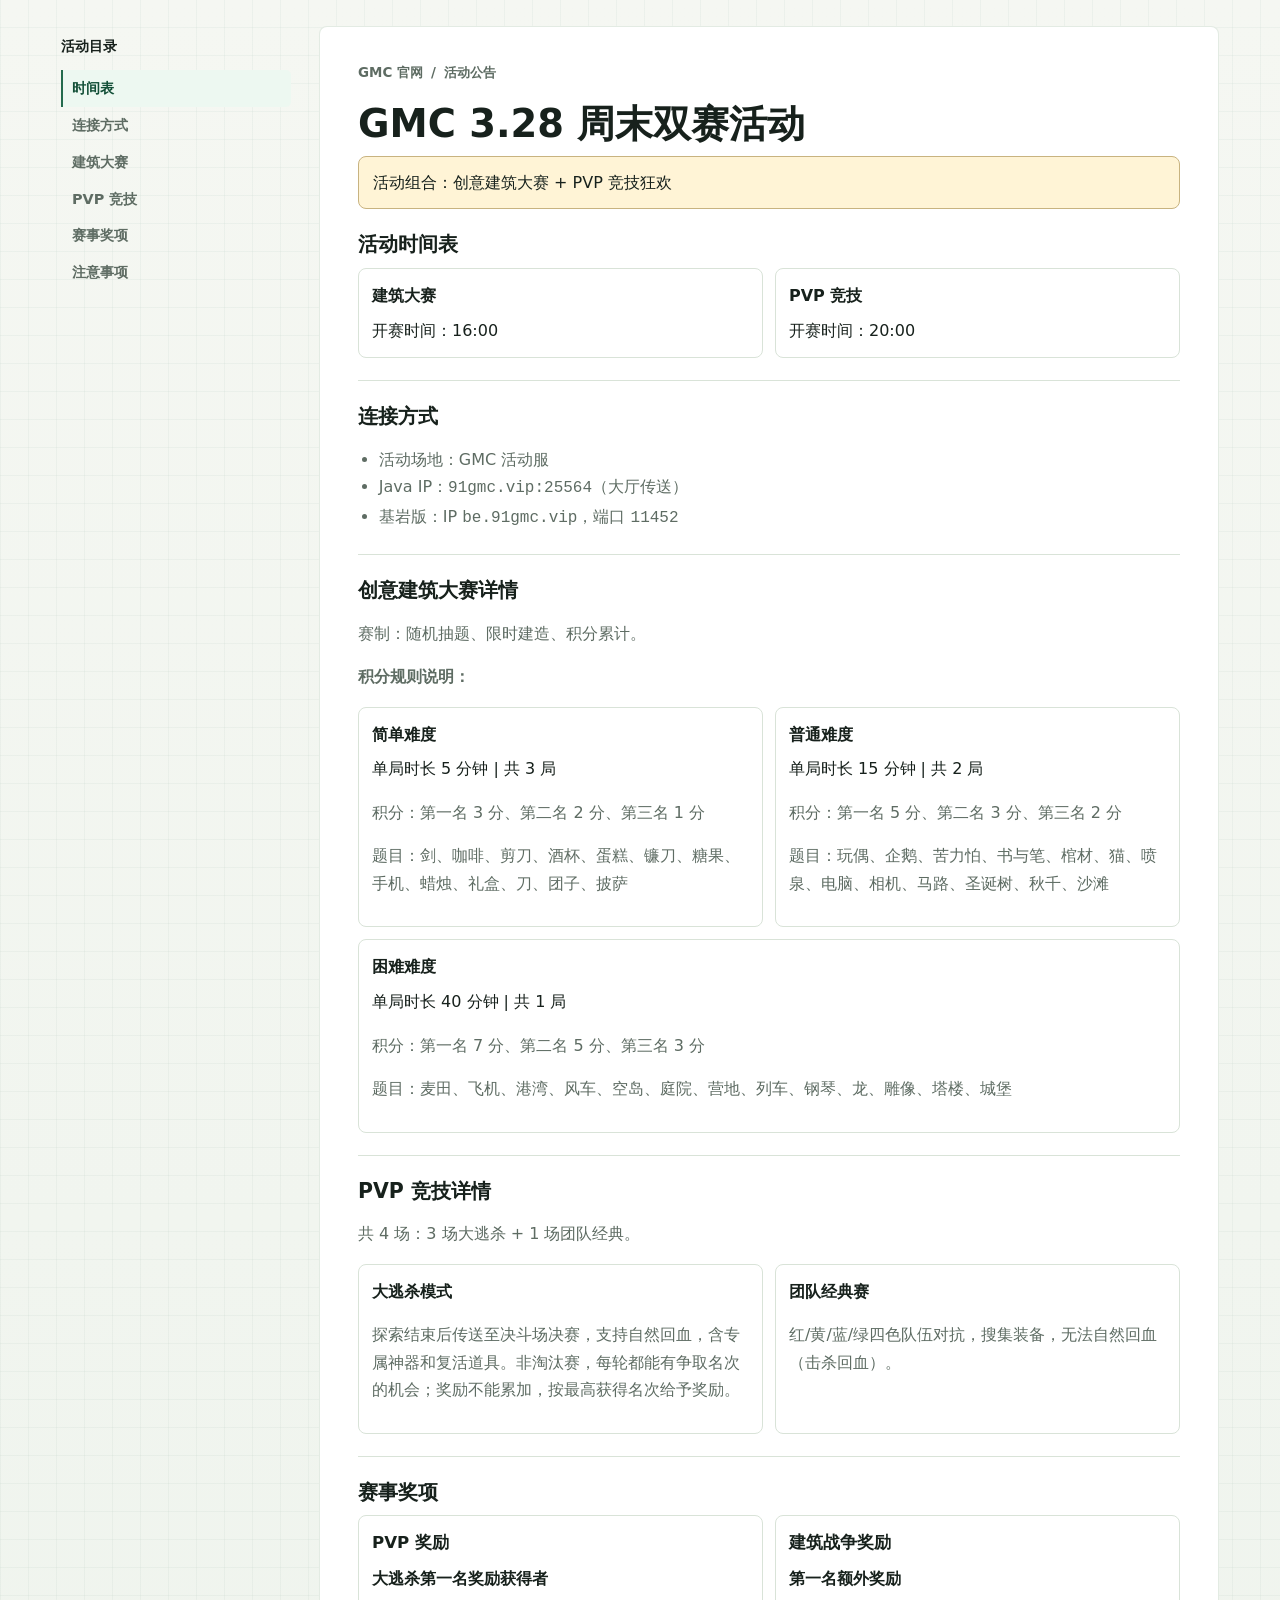
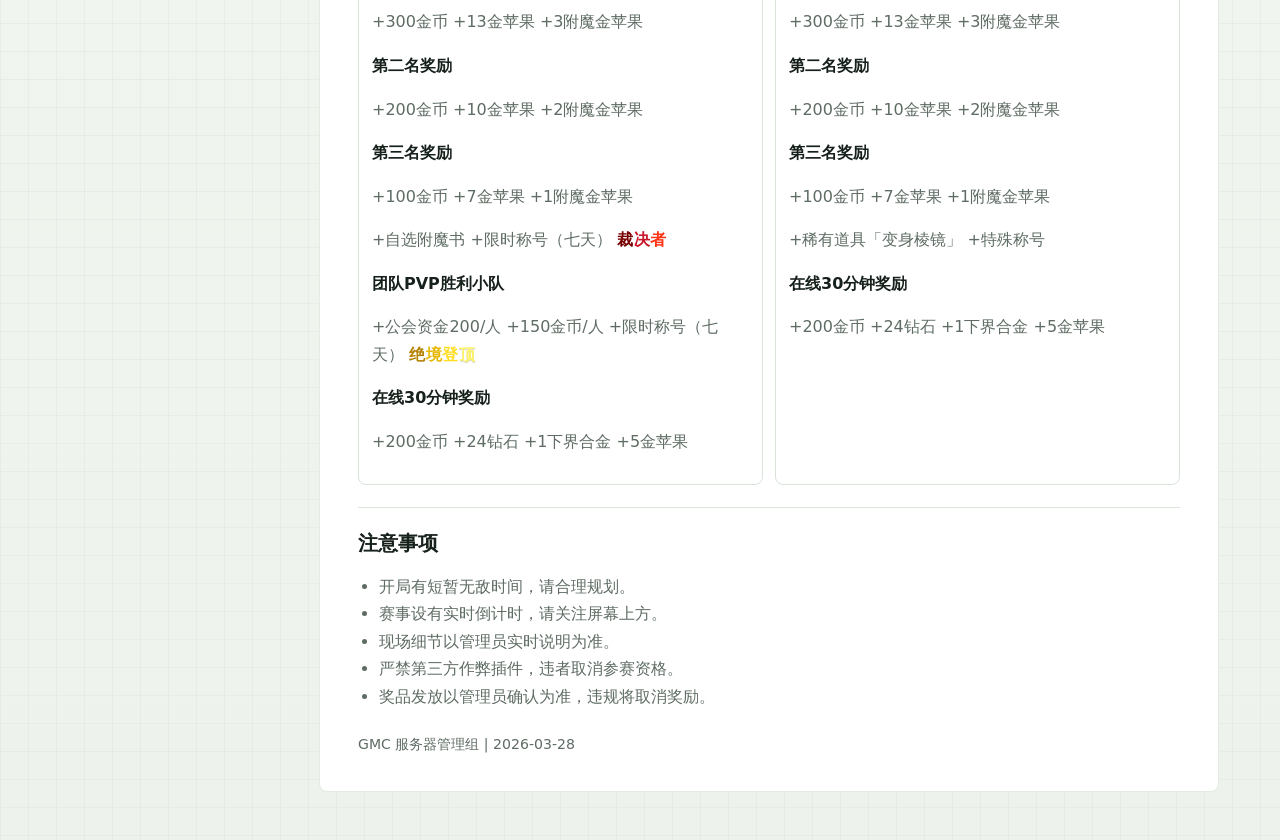
==== commit c3f75d5a: "fix: update server connection addresses" ====
--- a/actives.html
+++ b/actives.html
@@ -59,8 +59,8 @@
         <h2>连接方式</h2>
         <ul>
           <li>活动场地：GMC 活动服</li>
-          <li>Java IP：<span class="mono">91gmc.xyz</span>（大厅传送）</li>
-          <li>基岩版：IP <span class="mono">91gmc.xyz</span>，端口 <span class="mono">11451</span></li>
+          <li>Java IP：<span class="mono">91gmc.vip:25564</span>（大厅传送）</li>
+          <li>基岩版：IP <span class="mono">be.91gmc.vip</span>，端口 <span class="mono">11452</span></li>
         </ul>
       </section>
 
--- a/assets/site.css
+++ b/assets/site.css
@@ -6,10 +6,17 @@
 	--muted: #5e6c63;
 	--soft: #ffffff;
 	--soft-2: #f9fbf7;
+	--surface-muted: color-mix(in srgb, var(--soft-2) 88%, transparent);
+	--surface-wash: linear-gradient(135deg, color-mix(in srgb, var(--mint-2) 74%, transparent), transparent 48%), var(--soft);
+	--grid-line: rgba(35, 107, 77, 0.045);
 	--line: #d9e3d8;
 	--line-strong: #acc5b2;
 	--brand: #236b4d;
 	--brand-strong: #124f37;
+	--action-bg: #236b4d;
+	--action-bg-hover: #1f5f45;
+	--action-border: #1c573f;
+	--action-fg: #ffffff;
 	--mint: #d8efe2;
 	--mint-2: #edf8f1;
 	--gold: #b68021;
@@ -35,10 +42,17 @@
 		--muted: #a9b8ad;
 		--soft: #18231c;
 		--soft-2: #1d2a22;
+		--surface-muted: rgba(255, 255, 255, 0.035);
+		--surface-wash: linear-gradient(135deg, rgba(127, 208, 161, 0.07), transparent 50%), var(--soft);
+		--grid-line: rgba(127, 208, 161, 0.04);
 		--line: #2c4132;
 		--line-strong: #4f775d;
 		--brand: #7fd0a1;
 		--brand-strong: #9be3b8;
+		--action-bg: #2f6f55;
+		--action-bg-hover: #36795d;
+		--action-border: #4f8f6e;
+		--action-fg: #f7fff9;
 		--mint: rgba(112, 196, 144, 0.16);
 		--mint-2: rgba(112, 196, 144, 0.09);
 		--gold: #f0bc62;
@@ -68,8 +82,8 @@
 	overflow-x: hidden;
 	color: var(--ink);
 	background:
-		linear-gradient(90deg, rgba(35, 107, 77, 0.05) 1px, transparent 1px),
-		linear-gradient(0deg, rgba(35, 107, 77, 0.05) 1px, transparent 1px),
+		linear-gradient(90deg, var(--grid-line) 1px, transparent 1px),
+		linear-gradient(0deg, var(--grid-line) 1px, transparent 1px),
 		linear-gradient(180deg, var(--page) 0%, var(--page-2) 100%);
 	background-size: 28px 28px, 28px 28px, auto;
 	font-family: Inter, "PingFang SC", "Microsoft YaHei", "Noto Sans CJK SC", system-ui, sans-serif;
@@ -190,9 +204,7 @@
 	padding: 28px;
 	border: 1px solid var(--line);
 	border-radius: var(--radius);
-	background:
-		linear-gradient(135deg, color-mix(in srgb, var(--mint-2) 80%, transparent), transparent 46%),
-		var(--soft);
+	background: var(--surface-wash);
 	box-shadow: var(--shadow);
 	overflow: hidden;
 }
@@ -242,7 +254,7 @@
 	padding: 12px;
 	border: 1px solid var(--line);
 	border-radius: var(--radius);
-	background: color-mix(in srgb, var(--soft-2) 88%, transparent);
+	background: var(--surface-muted);
 }
 
 .connect-list dt {
@@ -263,7 +275,7 @@
 	grid-template-columns: 1fr 0.64fr;
 	grid-template-rows: 1fr 1fr;
 	gap: 10px;
-	min-height: 420px;
+	min-height: 360px;
 }
 
 .server-shot,
@@ -284,30 +296,39 @@
 	box-shadow: 0 14px 28px rgba(33, 49, 39, 0.08);
 }
 
+.server-shot img,
+.gallery-card img {
+	display: block;
+	width: 100%;
+	height: 100%;
+	object-fit: cover;
+}
+
 .main-shot {
 	grid-row: 1 / -1;
-	min-height: 420px;
+	min-height: 360px;
 	background:
 		linear-gradient(180deg, transparent 42%, rgba(0, 0, 0, 0.62)),
 		var(--sky-soft);
 }
 
-.main-shot img {
+.server-shot img {
 	position: absolute;
 	inset: 0;
-	width: 100%;
-	height: 100%;
-	object-fit: cover;
-	filter: saturate(0.9);
-}
-
-.main-shot figcaption {
+	filter: saturate(0.95);
+}
+
+.main-shot figcaption,
+.small-shot figcaption {
 	position: relative;
 	display: grid;
 	gap: 4px;
-	padding: 16px;
 	color: #fff;
 	text-shadow: 0 1px 8px rgba(0, 0, 0, 0.48);
+}
+
+.main-shot figcaption {
+	padding: 16px;
 }
 
 .main-shot figcaption span {
@@ -315,7 +336,6 @@
 	font-size: 0.86rem;
 }
 
-.small-shot,
 .photo-placeholder {
 	display: grid;
 	place-items: center;
@@ -328,6 +348,28 @@
 		linear-gradient(180deg, var(--soft-2), var(--mint-2));
 }
 
+.small-shot {
+	display: grid;
+	align-items: end;
+	min-height: 0;
+	padding: 0;
+	text-align: left;
+}
+
+.small-shot::after {
+	content: "";
+	position: absolute;
+	inset: 0;
+	background: linear-gradient(180deg, transparent 42%, rgba(0, 0, 0, 0.58));
+}
+
+.small-shot figcaption {
+	align-self: end;
+	padding: 12px;
+	font-size: 0.9rem;
+	font-weight: 900;
+}
+
 .accent-shot {
 	color: var(--gold);
 	background:
@@ -385,15 +427,156 @@
 	box-shadow: 0 8px 18px rgba(33, 49, 39, 0.05);
 }
 
+.gallery-card img {
+	aspect-ratio: 16 / 10;
+	height: clamp(150px, 18vw, 220px);
+	padding: 6px;
+	background:
+		linear-gradient(135deg, var(--mint-2), transparent 56%),
+		var(--soft-2);
+	object-fit: contain;
+}
+
 .photo-placeholder {
 	min-height: 190px;
 	font-size: 1.08rem;
 }
 
 .gallery-card figcaption {
+	display: grid;
+	gap: 3px;
 	padding: 12px 14px 14px;
 	color: var(--muted);
 	font-size: 0.9rem;
+}
+
+.gallery-card figcaption strong {
+	color: var(--ink);
+	font-size: 0.96rem;
+}
+
+.support-cta {
+	display: grid;
+	grid-template-columns: minmax(0, 1fr) auto;
+	gap: 18px;
+	align-items: center;
+	padding: 22px;
+	border: 1px solid var(--line);
+	border-radius: var(--radius);
+	background: var(--soft);
+	box-shadow: var(--shadow);
+}
+
+.support-cta h2 {
+	margin: 0;
+	font-size: clamp(1.5rem, 3vw, 2.1rem);
+	line-height: 1.12;
+}
+
+.support-cta p {
+	max-width: 760px;
+	margin: 8px 0 0;
+	color: var(--muted);
+}
+
+.support-hero {
+	display: grid;
+	grid-template-columns: minmax(0, 1fr) minmax(300px, 390px);
+	gap: 34px;
+	align-items: center;
+	margin-top: 26px;
+	padding: 34px;
+	overflow: hidden;
+}
+
+.support-hero-copy {
+	display: grid;
+	align-content: center;
+	gap: 14px;
+	min-width: 0;
+}
+
+.support-lede {
+	max-width: 680px;
+	margin: 0;
+	color: var(--muted);
+	font-size: 1.03rem;
+}
+
+.support-pay-card {
+	margin: 0;
+	justify-self: center;
+	width: min(100%, 390px);
+	padding: 14px;
+	border: 1px solid var(--line);
+	border-radius: var(--radius);
+	background: var(--surface-muted);
+	text-align: center;
+}
+
+.support-pay-card img {
+	display: block;
+	width: 100%;
+	height: auto;
+	max-height: 74vh;
+	object-fit: contain;
+	border-radius: 6px;
+	box-shadow: 0 14px 30px rgba(33, 49, 39, 0.09);
+}
+
+.support-pay-card figcaption {
+	margin-top: 10px;
+	color: var(--muted);
+	font-size: 0.86rem;
+	font-weight: 800;
+}
+
+.support-rules {
+	margin-top: 18px;
+	padding: 26px;
+	background: var(--surface-wash);
+}
+
+.support-rules h2 {
+	margin: 0 0 14px;
+	font-size: clamp(1.42rem, 3vw, 2rem);
+	line-height: 1.16;
+}
+
+.support-warning-grid {
+	display: grid;
+	grid-template-columns: repeat(2, minmax(0, 1fr));
+	gap: 12px;
+}
+
+.support-warning {
+	display: grid;
+	gap: 6px;
+	min-width: 0;
+	padding: 14px;
+	border: 1px solid var(--line);
+	border-radius: var(--radius);
+	background: var(--soft-2);
+}
+
+.support-warning.danger {
+	border-color: color-mix(in srgb, var(--danger) 46%, var(--line));
+	background: var(--danger-soft);
+}
+
+.support-warning strong {
+	color: var(--ink);
+	font-size: 1rem;
+}
+
+.support-warning span,
+.support-note {
+	color: var(--muted);
+	font-size: 0.93rem;
+}
+
+.support-note {
+	margin: 14px 0 0;
 }
 
 .docs-cta {
@@ -456,9 +639,14 @@
 }
 
 .btn-primary {
-	border-color: var(--brand-strong);
-	background: var(--brand-strong);
-	color: #fff;
+	border-color: var(--action-border);
+	background: var(--action-bg);
+	color: var(--action-fg);
+}
+
+.btn-primary:hover {
+	border-color: var(--action-border);
+	background: var(--action-bg-hover);
 }
 
 .mono,
@@ -1135,7 +1323,8 @@
 		min-height: auto;
 	}
 
-	.page-layout {
+	.page-layout,
+	.docs-page .page-layout {
 		grid-template-columns: 1fr;
 	}
 
@@ -1149,6 +1338,7 @@
 
 	.docs-page .content {
 		max-width: none;
+		width: 100%;
 	}
 
 	.home-grid,
@@ -1165,6 +1355,14 @@
 	.feature-grid,
 	.gallery-grid {
 		grid-template-columns: repeat(2, minmax(0, 1fr));
+	}
+
+	.support-hero {
+		grid-template-columns: 1fr;
+	}
+
+	.support-pay-card {
+		width: min(420px, 86vw);
 	}
 
 	#enchantTable th:nth-child(1),
@@ -1187,6 +1385,12 @@
 		width: auto;
 	}
 
+	.support-page .site-shell {
+		width: auto;
+		margin: 10px 12px 34px;
+		overflow: visible;
+	}
+
 	.home-hero,
 	.hero-panel,
 	.content {
@@ -1268,14 +1472,14 @@
 
 	.photo-stack {
 		grid-template-columns: 1fr 1fr;
-		grid-template-rows: 190px 72px;
+		grid-template-rows: 150px 76px;
 		gap: 8px;
 	}
 
 	.main-shot {
 		grid-column: 1 / -1;
 		grid-row: auto;
-		min-height: 190px;
+		min-height: 150px;
 	}
 
 	.main-shot figcaption {
@@ -1285,6 +1489,10 @@
 	.small-shot {
 		padding: 10px;
 		font-size: 0.82rem;
+	}
+
+	.small-shot {
+		padding: 0;
 	}
 
 	.hero-kicker,
@@ -1315,6 +1523,8 @@
 	.quick-strip,
 	.feature-grid,
 	.gallery-grid,
+	.support-cta,
+	.support-warning-grid,
 	.docs-cta {
 		grid-template-columns: 1fr;
 	}
@@ -1346,8 +1556,46 @@
 		min-height: 132px;
 	}
 
-	.docs-cta {
+	.gallery-card img {
+		aspect-ratio: 16 / 9;
+		height: 138px;
+		padding: 5px;
+	}
+
+	.docs-cta,
+	.support-cta {
 		padding: 16px;
+	}
+
+	.support-cta h2,
+	.support-rules h2 {
+		font-size: 1.34rem;
+	}
+
+	.support-hero {
+		gap: 18px;
+		margin-top: 12px;
+		padding: 18px;
+		overflow: hidden;
+	}
+
+	.support-pay-card {
+		width: 100%;
+		max-width: 340px;
+		padding: 10px;
+	}
+
+	.support-pay-card img {
+		max-height: none;
+	}
+
+	.support-rules {
+		margin-top: 12px;
+		padding: 18px;
+	}
+
+	.support-warning {
+		padding: 12px;
 	}
 
 	.docs-page .content {
@@ -1427,6 +1675,17 @@
 	}
 }
 
+@media (max-width: 420px) {
+	.photo-stack {
+		grid-template-columns: 1fr;
+		grid-template-rows: 150px repeat(2, 82px);
+	}
+
+	.main-shot {
+		grid-column: auto;
+	}
+}
+
 @media (prefers-reduced-motion: reduce) {
 	* {
 		animation: none !important;
